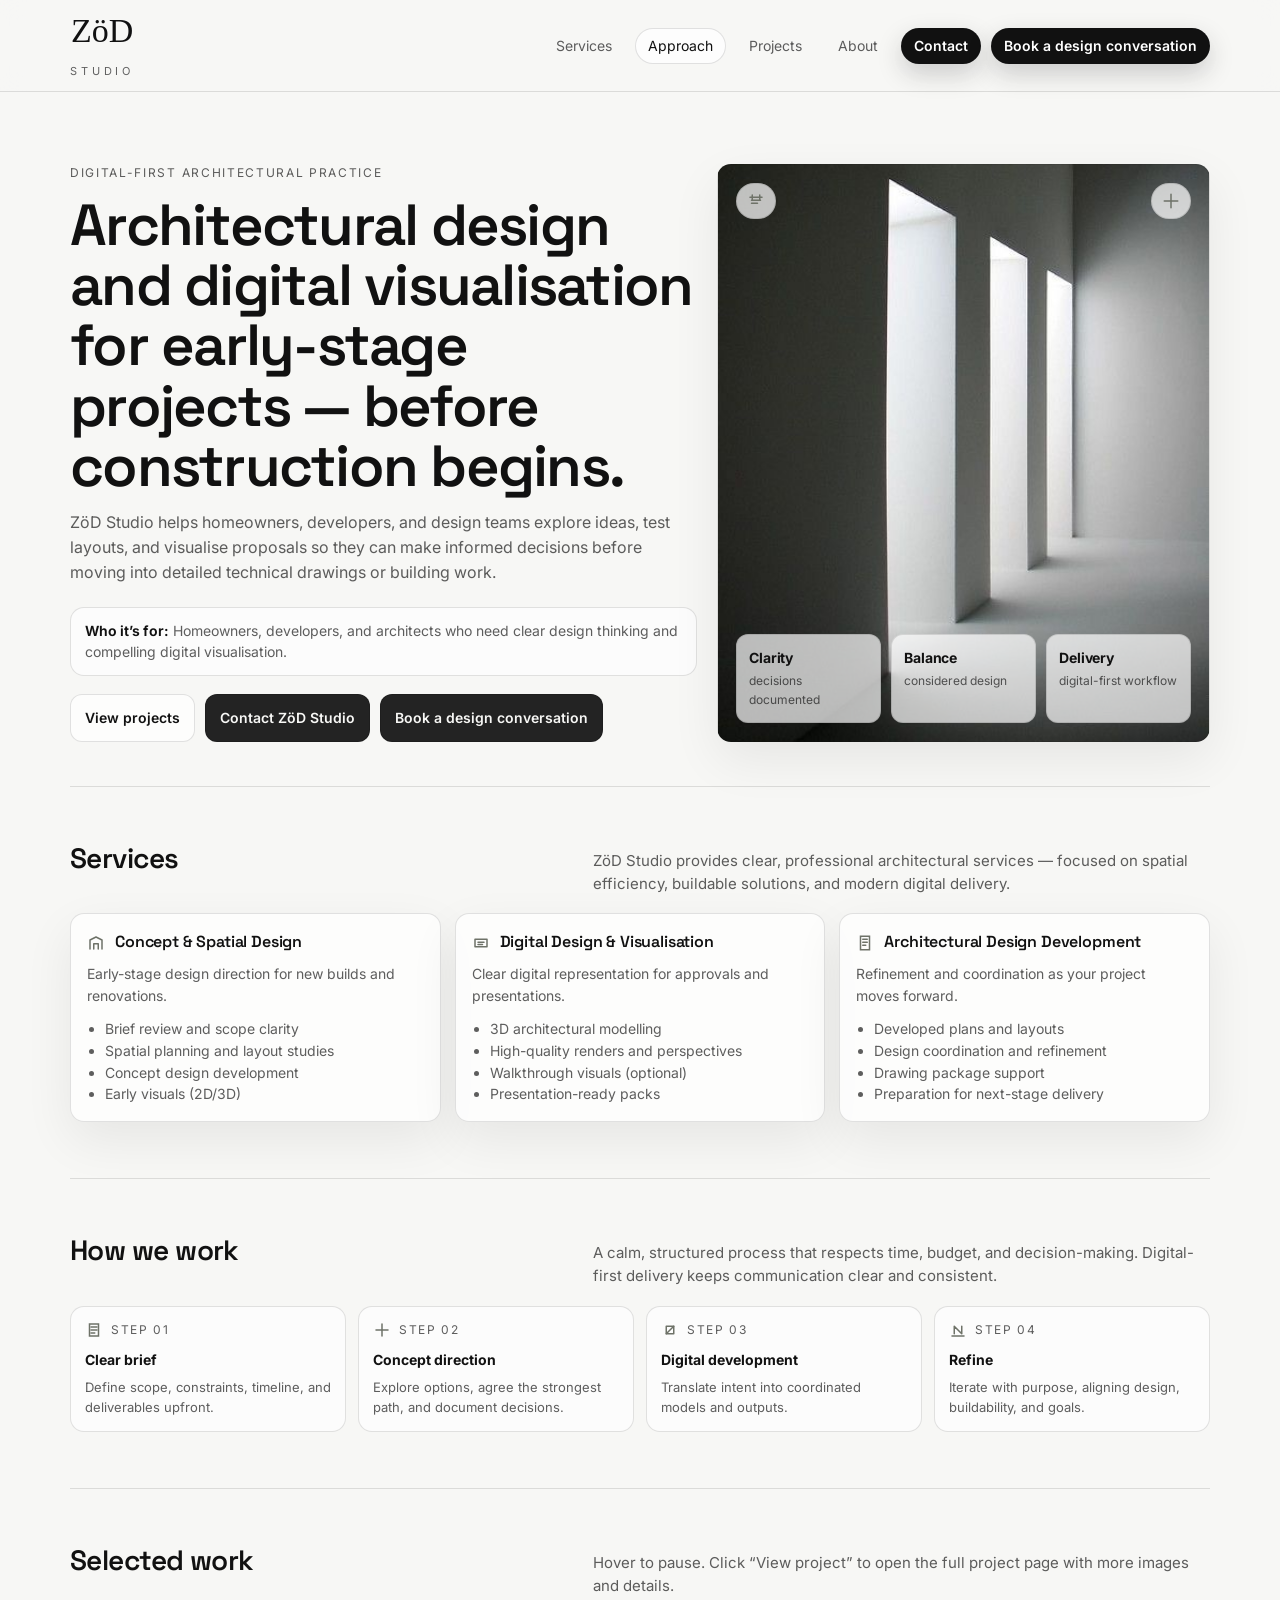
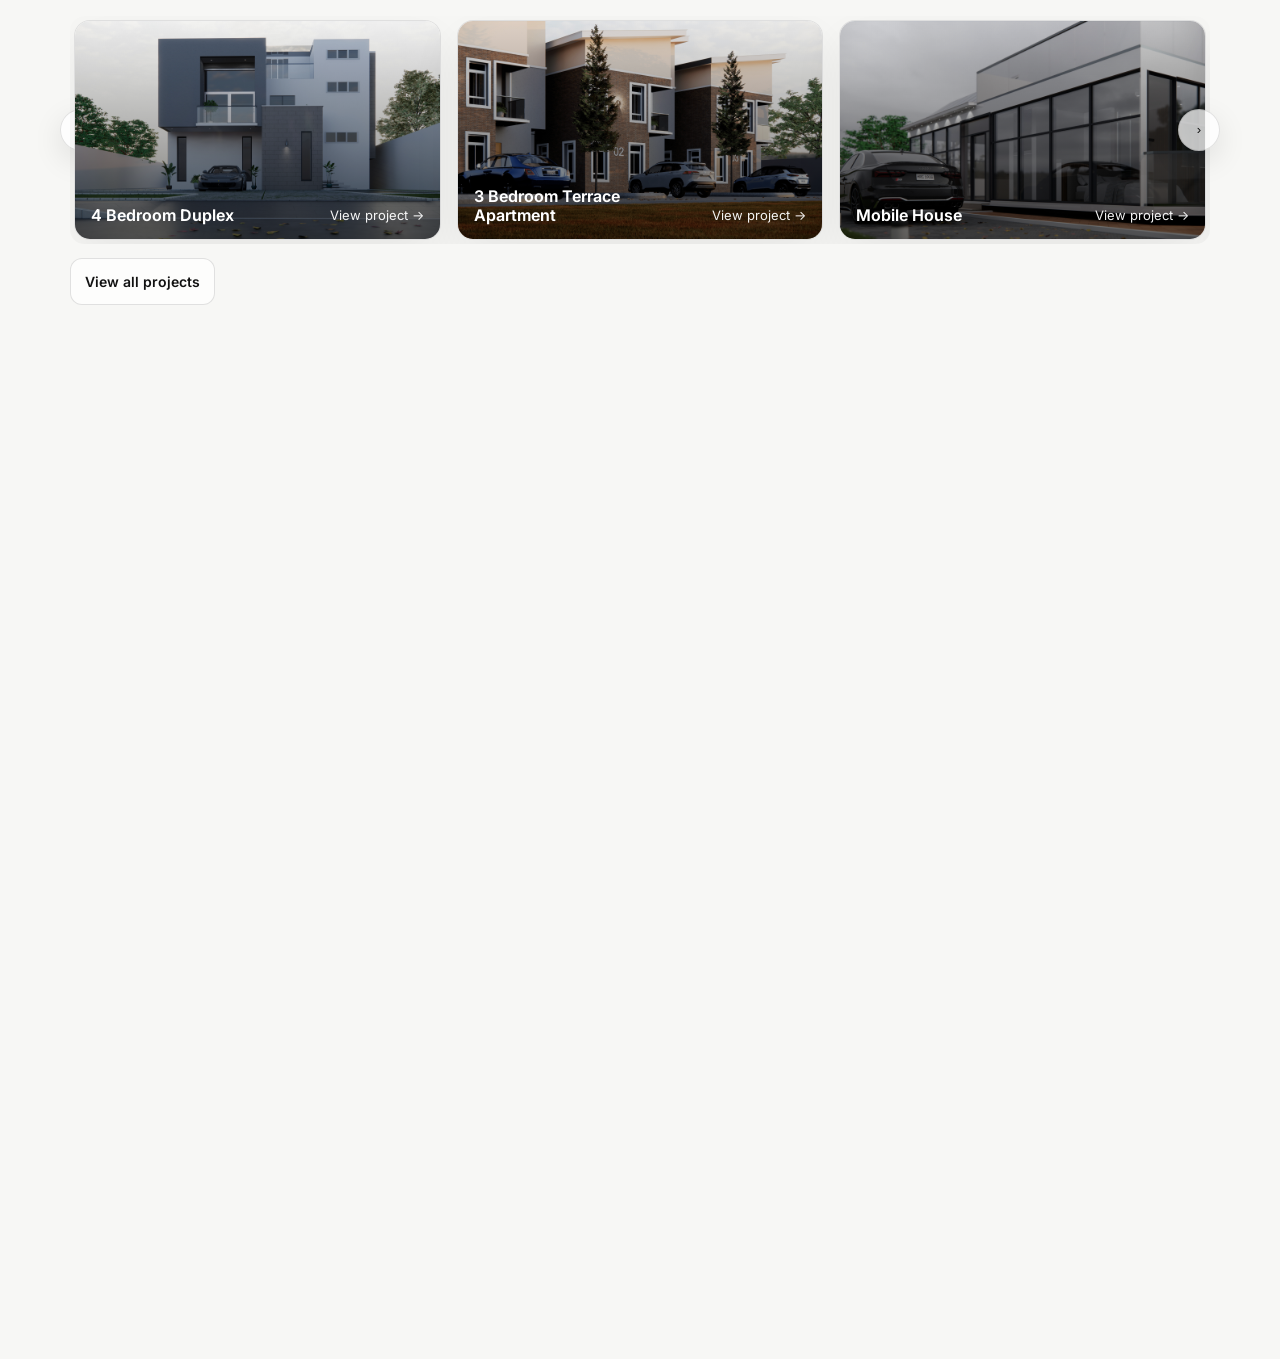
==== index.html @ c7f053d7 "Add files via upload" ====
<!doctype html>
<html lang="en">
<head>
  <meta charset="utf-8" />
  <meta name="viewport" content="width=device-width,initial-scale=1" />
  <title>ZöD Studio</title>
  <meta name="description" content="ZöD Studio is a digital-first architectural practice delivering modern, efficient building designs for homeowners and developers." />
  <link rel="preconnect" href="https://fonts.googleapis.com">
  <link rel="preconnect" href="https://fonts.gstatic.com" crossorigin>
  <link href="https://fonts.googleapis.com/css2?family=Inter:wght@300;400;500;600;700&family=Space+Grotesk:wght@400;500;600&display=swap" rel="stylesheet">

  <style>
    :root{
      --bg: #F7F7F5;
      --ink: #111111;
      --muted: rgba(17,17,17,.68);
      --line: rgba(17,17,17,.12);
      --card: rgba(255,255,255,.70);
      --shadow: 0 18px 50px rgba(0,0,0,.07);

      --accent: #6E7268;
      --sans: "Inter", system-ui, -apple-system, Segoe UI, Roboto, Arial, sans-serif;
      --display: "Space Grotesk", "Inter", system-ui, -apple-system, Segoe UI, Roboto, Arial, sans-serif;

      --max: 1140px;
      --r: 14px;
    }

    *{ box-sizing:border-box; }
    html,body{ height:100%; }
    body{
      margin:0;
      background: radial-gradient(1200px 800px at 12% 6%, rgba(110,114,104,.10), transparent 60%),
                  radial-gradient(900px 700px at 92% 18%, rgba(17,17,17,.05), transparent 55%),
                  var(--bg);
      color:var(--ink);
      font-family:var(--sans);
      line-height:1.55;
      -webkit-font-smoothing: antialiased;
      -moz-osx-font-smoothing: grayscale;
    }

    a{ color:inherit; text-decoration:none; }
    a:hover{ text-decoration:underline; }

    .container{ width:min(var(--max), calc(100% - 48px)); margin:0 auto; }

    header{
      position:sticky; top:0; z-index:30;
      background: color-mix(in oklab, var(--bg) 78%, white 22%);
      backdrop-filter: blur(12px);
      border-bottom:1px solid var(--line);
    }
    .nav{
      display:flex; justify-content:space-between; align-items:center; gap:18px;
      padding:14px 0;
    }

    .brand{ display:flex; align-items:center; gap:12px; user-select:none; }
    .mark{
      width:34px; height:34px; border-radius:10px;
      border:1px solid var(--line);
      background: linear-gradient(180deg, rgba(255,255,255,.85), rgba(255,255,255,.55));
      box-shadow: 0 10px 24px rgba(0,0,0,.06);
      display:grid; place-items:center;
      position:relative; overflow:hidden;
    }
    .mark:before{
      content:"";
      position:absolute; inset:-40%;
      background: radial-gradient(circle at 30% 30%, rgba(110,114,104,.35), transparent 55%);
      transform: rotate(20deg);
      opacity:.55;
    }
    .mark span{
      position:relative;
      font-family:var(--display);
      font-weight:600;
      letter-spacing:-.04em;
      font-size:16px;
    }
    .brandtext{ line-height:1.05; }
    .wordmark{ font-family:var(--display); font-weight:600; font-size:16px; letter-spacing:-.02em; }
    .submark{
      font-size:11px; letter-spacing:0.16em; text-transform:uppercase;
      color:var(--muted); margin-top:2px;
    }

    nav ul{
      display:flex; list-style:none; padding:0; margin:0;
      gap:6px; align-items:center; flex-wrap:wrap; justify-content:flex-end;
    }
    nav a{
      display:inline-flex; align-items:center; gap:8px;
      padding:9px 11px;
      border-radius:999px;
      font-size:14px;
      color:var(--muted);
      border:1px solid transparent;
    }
    nav a:hover{
      text-decoration:none;
      color:var(--ink);
      background: rgba(255,255,255,.65);
      border-color: var(--line);
    }
    nav a.active{
      color:var(--ink);
      background: rgba(255,255,255,.75);
      border-color: var(--line);
    }

    .pill{
      border:1px solid var(--line);
      background: rgba(17,17,17,.92);
      color: var(--bg);
      box-shadow: 0 10px 26px rgba(0,0,0,.18);
      font-weight:600;
    }
    .pill:hover{ background: rgba(17,17,17,.86); text-decoration:none; }

    .hero{ padding:72px 0 44px; }
    .hero-grid{
      display:grid;
      grid-template-columns: 1.12fr .88fr;
      gap:20px;
      align-items:stretch;
    }

    .kicker{
      margin:0 0 12px;
      color: var(--muted);
      letter-spacing:0.14em;
      text-transform:uppercase;
      font-size:12px;
    }
    h1{
      font-family:var(--display);
      font-weight:600;
      font-size: clamp(38px, 4.8vw, 58px);
      line-height:1.04;
      margin:0 0 14px;
      letter-spacing:-.03em;
    }
    .lead{
      margin:0 0 22px;
      color:var(--muted);
      font-size:16px;
      max-width:68ch;
    }
    .actions{ display:flex; gap:10px; flex-wrap:wrap; align-items:center; }

    .btn{
      display:inline-flex; align-items:center; justify-content:center; gap:10px;
      padding:12px 14px;
      border-radius:12px;
      border:1px solid var(--line);
      background: rgba(255,255,255,.70);
      font-size:14px; font-weight:600;
      cursor:pointer;
      transition: transform .18s ease, box-shadow .18s ease, background .18s ease;
    }
    .btn:hover{ text-decoration:none; transform: translateY(-1px); background:white; box-shadow: 0 10px 22px rgba(0,0,0,.08); }
    .btn.primary{ background: rgba(17,17,17,.92); color:var(--bg); border-color: rgba(17,17,17,.25); }
    .btn.primary:hover{ background: rgba(17,17,17,.86); }

    .media{
      border-radius: var(--r);
      border:1px solid var(--line);
      background: linear-gradient(180deg, rgba(255,255,255,.78), rgba(255,255,255,.50));
      box-shadow: var(--shadow);
      overflow:hidden;
      position:relative;
      min-height: 330px;
    }
    .media:before{
      content:"";
      position:absolute; inset:0;
      background:
        radial-gradient(800px 500px at 20% 20%, rgba(110,114,104,.22), transparent 60%),
        radial-gradient(700px 520px at 80% 60%, rgba(17,17,17,.08), transparent 60%),
        repeating-linear-gradient(90deg, rgba(17,17,17,.06) 0 1px, transparent 1px 22px);
      opacity:.75;
      transform: translate3d(0,0,0);
      animation: drift 16s ease-in-out infinite alternate;
    }
    .media:after{
      content:"";
      position:absolute; inset:0;
      background:
        repeating-linear-gradient(0deg, rgba(17,17,17,.06) 0 1px, transparent 1px 22px);
      opacity:.20;
      pointer-events:none;
    }
    @keyframes drift {
      from { transform: translate(-10px, -6px); }
      to   { transform: translate(10px, 6px); }
    }

    .media-inner{
      position:relative;
      height:100%;
      padding:18px;
      display:flex;
      flex-direction:column;
      justify-content:space-between;
      gap:14px;
    }

    .media-top{
      display:flex;
      justify-content:space-between;
      align-items:flex-start;
      gap:10px;
      flex-wrap:wrap;
    }

    .chip{
      display:inline-flex;
      align-items:center;
      gap:8px;
      padding:8px 10px;
      border-radius:999px;
      border:1px solid var(--line);
      background: rgba(255,255,255,.72);
      color:var(--muted);
      font-size:12px;
      letter-spacing:.08em;
      text-transform:uppercase;
    }

    .stats{
      display:grid;
      grid-template-columns: repeat(3, 1fr);
      gap:10px;
    }
    .stat{
      border:1px solid var(--line);
      background: rgba(255,255,255,.70);
      border-radius: 12px;
      padding:12px;
      transition: transform .18s ease, box-shadow .18s ease;
    }
    .stat:hover{ transform: translateY(-1px); box-shadow: 0 10px 22px rgba(0,0,0,.08); }
    .stat b{ display:block; font-size:14px; letter-spacing:-.01em; }
    .stat span{ display:block; margin-top:4px; font-size:12px; color:var(--muted); }

    section.block{ padding:56px 0; border-top:1px solid var(--line); }
    .head{
      display:grid; grid-template-columns: .9fr 1.1fr;
      gap:18px; align-items:start; margin-bottom:18px;
    }
    h2{
      font-family:var(--display);
      font-weight:600;
      margin:0;
      font-size: 28px;
      line-height:1.12;
      letter-spacing:-.02em;
    }
    .head p{ margin:6px 0 0; color:var(--muted); font-size:15px; max-width:72ch; }

    .cards{ display:grid; grid-template-columns: repeat(3, 1fr); gap:14px; }
    .card{
      border:1px solid var(--line);
      border-radius: var(--r);
      background: rgba(255,255,255,.72);
      box-shadow: var(--shadow);
      padding:16px;
      min-height: 200px;
      transition: transform .18s ease, box-shadow .18s ease;
    }
    .card:hover{ transform: translateY(-2px); box-shadow: 0 20px 54px rgba(0,0,0,.10); }
    .card h3{
      font-family:var(--display);
      font-weight:600;
      margin:0 0 8px;
      font-size:16px;
      letter-spacing:-.01em;
      display:flex;
      align-items:center;
      gap:10px;
    }
    .card p{ margin:0 0 12px; color:var(--muted); font-size:14px; }
    .card ul{ margin:0; padding-left:18px; color:var(--muted); font-size:14px; }

    .icon{ width:18px; height:18px; flex:0 0 auto; color: var(--accent); }

    .steps{ display:grid; grid-template-columns: repeat(4, 1fr); gap:12px; }
    .step{
      border:1px solid var(--line);
      border-radius: 14px;
      background: rgba(255,255,255,.65);
      padding:14px;
      transition: transform .18s ease, box-shadow .18s ease;
    }
    .step:hover{ transform: translateY(-1px); box-shadow: 0 14px 30px rgba(0,0,0,.08); }
    .step .n{
      font-size:12px;
      letter-spacing:0.14em;
      text-transform:uppercase;
      color:var(--muted);
      display:flex; align-items:center; gap:8px;
    }
    .step b{ display:block; margin:10px 0 6px; font-size:14px; }
    .step p{ margin:0; font-size:13px; color:var(--muted); }

    .workgrid{ display:grid; grid-template-columns: repeat(3, 1fr); gap:12px; }
    .tile{
      border:1px solid var(--line);
      border-radius: var(--r);
      background: linear-gradient(180deg, rgba(255,255,255,.82), rgba(255,255,255,.55));
      box-shadow: var(--shadow);
      height: 190px;
      position:relative;
      overflow:hidden;
      transition: transform .18s ease, box-shadow .18s ease;
    }
    .tile:hover{ transform: translateY(-2px); box-shadow: 0 20px 54px rgba(0,0,0,.10); }
    .tile:before{
      content:"";
      position:absolute; inset:0;
      background:
        radial-gradient(circle at 20% 20%, rgba(110,114,104,.22), transparent 55%),
        radial-gradient(circle at 80% 70%, rgba(17,17,17,.08), transparent 58%),
        repeating-linear-gradient(90deg, rgba(17,17,17,.06) 0 1px, transparent 1px 28px);
      opacity:.55;
    }
    .cap{
      position:absolute; left:14px; right:14px; bottom:12px;
      display:flex; justify-content:space-between; gap:10px;
      font-size:12px; letter-spacing:0.10em; text-transform:uppercase;
      color:var(--muted);
    }
    .tag{ color: var(--accent); font-weight:700; }

    /* Selected work (clickable tiles) */
    .workgrid{ gap:14px; }
    .work-actions{ margin-top:14px; }

    .work-tile{
      position:relative;
      display:block;
      height:220px;
      border-radius:14px;
      overflow:hidden;
      border:1px solid var(--line);
      background: rgba(255,255,255,.55);
      box-shadow: var(--shadow);
      transform: translateY(0);
      transition: transform .25s ease, box-shadow .25s ease, border-color .25s ease;
    }

    .work-media{
      position:absolute;
      inset:0;
      background-size:cover;
      background-position:center;
      transform: scale(1.02);
      transition: transform .4s ease;
      filter: saturate(.95) contrast(1.02);
    }

    .work-overlay{
      position:absolute;
      inset:0;
      background: linear-gradient(
        180deg,
        rgba(0,0,0,.05) 0%,
        rgba(0,0,0,.22) 55%,
        rgba(0,0,0,.55) 100%
      );
    }

    .work-meta{
      position:absolute;
      left:16px;
      right:16px;
      bottom:14px;
      color:#fff;
    }

    .work-title{
      font-size:15px;
      font-weight:600;
      letter-spacing:.01em;
    }

    .work-sub{
      margin-top:8px;
      display:flex;
      justify-content:space-between;
      align-items:center;
      gap:12px;
      font-size:12px;
    }

    .work-tag{
      padding:6px 10px;
      border-radius:999px;
      background: rgba(255,255,255,.16);
      border:1px solid rgba(255,255,255,.24);
      letter-spacing:.06em;
      text-transform:uppercase;
      backdrop-filter: blur(8px);
    }

    .work-cta{ opacity:.9; }

    .work-tile:hover{
      transform: translateY(-4px);
      box-shadow: 0 22px 60px rgba(0,0,0,.15);
      border-color: rgba(31,31,31,.22);
      text-decoration:none;
    }
    .work-tile:hover .work-media{ transform: scale(1.08); }

    @media (max-width: 980px){
      .work-tile{ height:200px; }
    }

    .contact{ display:grid; grid-template-columns: 1fr 1fr; gap:14px; align-items:start; }
    form{
      border:1px solid var(--line);
      border-radius: var(--r);
      background: rgba(255,255,255,.72);
      box-shadow: var(--shadow);
      padding:16px;
    }
    label{ display:block; font-size:13px; color:var(--muted); margin:10px 0 6px; }
    input, textarea{
      width:100%;
      padding:12px 12px;
      border-radius: 12px;
      border:1px solid var(--line);
      background: rgba(255,255,255,.88);
      font-family: var(--sans);
      font-size:14px;
      outline:none;
    }
    input:focus, textarea:focus{ border-color: rgba(17,17,17,.35); background:white; }
    textarea{ min-height:120px; resize:vertical; }

    select{
      width:100%;
      padding:12px 12px;
      border-radius: 12px;
      border:1px solid var(--line);
      background: rgba(255,255,255,.88);
      font-family: var(--sans);
      font-size:14px;
      outline:none;
    }
    select:focus{ border-color: rgba(17,17,17,.35); background:white; }
    .who-for{
      margin: 12px 0 18px;
      padding: 12px 14px;
      border-radius: 14px;
      border: 1px solid var(--line);
      background: rgba(255,255,255,.65);
      color: var(--muted);
      font-size: 14px;
      max-width: 70ch;
    }
    .who-for b{ color: var(--ink); font-weight: 650; }


    .panel{
      border:1px solid var(--line);
      border-radius: var(--r);
      background: rgba(255,255,255,.60);
      padding:16px;
      box-shadow: var(--shadow);
    }
    .panel h3{ font-family:var(--display); font-weight:600; margin:0 0 8px; font-size:16px; }
    .panel p{ margin:0; color:var(--muted); font-size:14px; }

    .details{
      margin-top:12px; padding-top:12px; border-top:1px solid var(--line);
      display:grid; gap:10px;
      color:var(--muted); font-size:13px;
    }
    .detail{ display:flex; align-items:flex-start; gap:10px; }
    .detail svg{ width:18px; height:18px; color:var(--accent); margin-top:1px; flex:0 0 auto; }

    footer{ padding:28px 0 44px; color:var(--muted); font-size:13px; }
    .foot{ display:flex; justify-content:space-between; gap:12px; flex-wrap:wrap; }
    .foot a{ color:var(--muted); }
    .foot a:hover{ color:var(--ink); }

    .reveal{ opacity:0; transform: translateY(10px); transition: opacity .55s ease, transform .55s ease; }
    .reveal.in{ opacity:1; transform:none; }

    @media (max-width: 980px){
      .hero-grid{ grid-template-columns: 1fr; }
      .head{ grid-template-columns: 1fr; }
      .cards{ grid-template-columns: 1fr; }
      .steps{ grid-template-columns: 1fr 1fr; }
      .workgrid{ grid-template-columns: 1fr; }
      .contact{ grid-template-columns: 1fr; }
    }
  
/* ===== LOGO (FINAL – stacked text) ===== */
.brand{
  display:flex;
  flex-direction:column;
  align-items:flex-start;
  text-decoration:none;
  line-height:1;
}

.logo-main{
  font-family: "DM Serif Display", serif;
  font-size: 34px;
  font-weight: 400;
  letter-spacing: 0;
  color:#111;
}

.logo-sub{
  margin-top:6px;
  font-family: "Inter", system-ui, -apple-system, Segoe UI, Roboto, Arial, sans-serif;
  font-size:11px;
  letter-spacing:0.35em;
  text-transform:uppercase;
  color:rgba(17,17,17,.65);
}


    /* =========================
       PROJECT CAROUSEL (INDEX)
       ========================= */
    .work-carousel{
      position:relative;
      margin-top:18px;
    }

    .car-viewport{
      overflow:hidden;
      border-radius: var(--r);
    }

    .car-track{
      display:flex;
      gap:16px;
      padding:4px;
      transition: transform .45s ease;
      will-change: transform;
    }

    .proj-card{
      position:relative;
      flex: 0 0 calc((100% - 32px) / 3); /* 3 visible on desktop */
      height: 220px;
      border-radius: 16px;
      overflow:hidden;
      border:1px solid var(--line);
      background: rgba(255,255,255,.6);
      box-shadow: var(--shadow);
      text-decoration:none;
    }

    .proj-media{
      position:absolute;
      inset:0;
      background:#eaeaea;
      background-size:cover;
      background-position:center;
    }

    .proj-overlay{
      position:absolute;
      inset:0;
      background: linear-gradient(180deg, rgba(0,0,0,.04), rgba(0,0,0,.55));
    }

    .proj-meta{
      position:absolute;
      left:16px;
      right:16px;
      bottom:14px;
      color:#fff;
      display:flex;
      justify-content:space-between;
      align-items:flex-end;
      gap:14px;
    }

    .proj-title{
      font-weight:650;
      font-size:16px;
      line-height:1.2;
      max-width: 72%;
    }

    .proj-cta{
      font-size:13px;
      opacity:.95;
      white-space:nowrap;
    }

    .proj-card:hover .proj-overlay{
      background: linear-gradient(180deg, rgba(0,0,0,.06), rgba(0,0,0,.62));
    }

    .car-btn{
      position:absolute;
      top:50%;
      transform: translateY(-50%);
      width:42px;
      height:42px;
      border-radius:999px;
      border:1px solid var(--line);
      background: rgba(255,255,255,.75);
      box-shadow: 0 10px 30px rgba(0,0,0,.10);
      color: var(--ink);
      display:grid;
      place-items:center;
      cursor:pointer;
      user-select:none;
    }

    .car-btn:hover{ background:#fff; }
    .car-btn.prev{ left:-10px; }
    .car-btn.next{ right:-10px; }

    @media (max-width: 980px){
      .proj-card{ flex-basis: calc((100% - 16px) / 2); } /* 2 visible */
      .car-btn.prev{ left:6px; }
      .car-btn.next{ right:6px; }
    }

    @media (max-width: 640px){
      .proj-card{ flex-basis: 85%; } /* 1 visible-ish */
      .car-btn{ display:none; }
    }
	
/* === HERO IMAGE (replace placeholder) === */
.media{
  background-image: url("hero-render.png");
  background-size: cover;
  background-position: center;
  background-repeat: no-repeat;
}

/* remove placeholder grid */
.media::before,
.media::after{
  display:none;
}

</style>
  <link rel="stylesheet" href="styles.css">

  <link rel="icon" href="favicon.ico">
  <link rel="icon" type="image/png" sizes="32x32" href="favicon-32x32.png">
  <link rel="icon" type="image/png" sizes="16x16" href="favicon-16x16.png">
  <link rel="apple-touch-icon" sizes="180x180" href="apple-touch-icon.png">
</head>

<body>
  <header>
    <div class="container">
      <div class="nav">
        <a class="brand" href="index.html" aria-label="ZöD Studio Home">
  <span class="logo-main">ZöD</span>
  <span class="logo-sub">STUDIO</span>
</a>

        <nav aria-label="Primary navigation">
          <ul>
            <li><a href="#services" data-nav>Services</a></li>
            <li><a href="#approach" data-nav>Approach</a></li>
            <li><a href="#work" data-nav>Projects</a></li>
            <li><a href="about.html">About</a></li>
            <li><a class="pill" href="#contact">Contact</a></li>
            <li><a class="pill" href="https://outlook.office.com/book/ZDStudio@zodstudio.com/" target="_blank" rel="noopener">Book a design conversation</a></li>
          </ul>
        </nav>
      </div>
    </div>
  </header>

  <main id="top" class="container">
    <section class="hero reveal" aria-label="Hero">
      <div class="hero-grid">
        <div>
          <p class="kicker">Digital-first architectural practice</p>
          <h1>Architectural design and digital visualisation for early-stage projects — before construction begins.</h1>
          <p class="lead">
            ZöD Studio helps homeowners, developers, and design teams explore ideas, test layouts, and visualise proposals so they can make informed decisions before moving into detailed technical drawings or building work.
          </p>


          <div class="who-for" aria-label="Who we work with">
            <b>Who it’s for:</b>
            Homeowners, developers, and architects who need clear design thinking and compelling digital visualisation.
          </div>
          <div class="actions">
            <a class="btn" href="#work">View projects</a>
            <a class="btn primary" href="#contact">Contact ZöD Studio</a>
          
            <a class="btn primary" href="https://outlook.office.com/book/ZDStudio@zodstudio.com/" target="_blank" rel="noopener">Book a design conversation</a>
</div>
        </div>

        <aside class="media reveal" aria-label="Hero media">
          <div class="media-inner">
            <div class="media-top">
              <div class="chip">
                <svg class="icon" viewBox="0 0 24 24" fill="none"><path d="M4 7h16M7 4v6M17 4v6M6 11h12M6 15h8" stroke="currentColor" stroke-width="2" stroke-linecap="round"/></svg>
              
              </div>
              <div class="chip">
                <svg class="icon" viewBox="0 0 24 24" fill="none"><path d="M12 3v18M3 12h18" stroke="currentColor" stroke-width="2" stroke-linecap="round"/></svg>
              
              </div>
            </div>

            <div class="stats" role="list" aria-label="Studio principles">
              <div class="stat" role="listitem"><b>Clarity</b><span>decisions documented</span></div>
              <div class="stat" role="listitem"><b>Balance</b><span>considered design</span></div>
              <div class="stat" role="listitem"><b>Delivery</b><span>digital-first workflow</span></div>
            </div>
          </div>
        </aside>
      </div>
    </section>

    <section id="services" class="block reveal" aria-label="Services">
      <div class="head">
        <h2>Services</h2>
        <p>
          ZöD Studio provides clear, professional architectural services — focused on spatial efficiency,
          buildable solutions, and modern digital delivery.
        </p>
      </div>

      <div class="cards">
        <article class="card">
          <h3>
            <svg class="icon" viewBox="0 0 24 24" fill="none"><path d="M4 20V8l8-4 8 4v12" stroke="currentColor" stroke-width="2" stroke-linecap="round" stroke-linejoin="round"/><path d="M9 20v-7h6v7" stroke="currentColor" stroke-width="2" stroke-linecap="round" stroke-linejoin="round"/></svg>
            Concept & Spatial Design
          </h3>
          <p>Early-stage design direction for new builds and renovations.</p>
          <ul>
            <li>Brief review and scope clarity</li>
            <li>Spatial planning and layout studies</li>
            <li>Concept design development</li>
            <li>Early visuals (2D/3D)</li>
          </ul>
        </article>

        <article class="card">
          <h3>
            <svg class="icon" viewBox="0 0 24 24" fill="none"><path d="M4 7h16v10H4z" stroke="currentColor" stroke-width="2" stroke-linejoin="round"/><path d="M8 11h8M8 14h6" stroke="currentColor" stroke-width="2" stroke-linecap="round"/></svg>
            Digital Design & Visualisation
          </h3>
          <p>Clear digital representation for approvals and presentations.</p>
          <ul>
            <li>3D architectural modelling</li>
            <li>High-quality renders and perspectives</li>
            <li>Walkthrough visuals (optional)</li>
            <li>Presentation-ready packs</li>
          </ul>
        </article>

        <article class="card">
          <h3>
            <svg class="icon" viewBox="0 0 24 24" fill="none"><path d="M6 3h12v18H6z" stroke="currentColor" stroke-width="2"/><path d="M9 7h6M9 11h6M9 15h4" stroke="currentColor" stroke-width="2" stroke-linecap="round"/></svg>
            Architectural Design Development
          </h3>
          <p>Refinement and coordination as your project moves forward.</p>
          <ul>
            <li>Developed plans and layouts</li>
            <li>Design coordination and refinement</li>
            <li>Drawing package support</li>
            <li>Preparation for next-stage delivery</li>
          </ul>
        </article>
      </div>
    </section>

    <section id="approach" class="block reveal" aria-label="Approach">
      <div class="head">
        <h2>How we work</h2>
        <p>
          A calm, structured process that respects time, budget, and decision-making. Digital-first delivery keeps communication clear and consistent.
        </p>
      </div>

      <div class="steps">
        <div class="step">
          <div class="n">
            <svg class="icon" viewBox="0 0 24 24" fill="none"><path d="M6 4h12v16H6z" stroke="currentColor" stroke-width="2"/><path d="M8 8h8M8 12h8M8 16h5" stroke="currentColor" stroke-width="2" stroke-linecap="round"/></svg>
            Step 01
          </div>
          <b>Clear brief</b>
          <p>Define scope, constraints, timeline, and deliverables upfront.</p>
        </div>

        <div class="step">
          <div class="n">
            <svg class="icon" viewBox="0 0 24 24" fill="none"><path d="M4 12h16" stroke="currentColor" stroke-width="2" stroke-linecap="round"/><path d="M12 4v16" stroke="currentColor" stroke-width="2" stroke-linecap="round"/></svg>
            Step 02
          </div>
          <b>Concept direction</b>
          <p>Explore options, agree the strongest path, and document decisions.</p>
        </div>

        <div class="step">
          <div class="n">
            <svg class="icon" viewBox="0 0 24 24" fill="none"><path d="M7 17l10-10" stroke="currentColor" stroke-width="2" stroke-linecap="round"/><path d="M7 7h10v10H7z" stroke="currentColor" stroke-width="2" stroke-linejoin="round"/></svg>
            Step 03
          </div>
          <b>Digital development</b>
          <p>Translate intent into coordinated models and outputs.</p>
        </div>

        <div class="step">
          <div class="n">
            <svg class="icon" viewBox="0 0 24 24" fill="none"><path d="M4 20h16" stroke="currentColor" stroke-width="2" stroke-linecap="round"/><path d="M7 17V7l10 10V7" stroke="currentColor" stroke-width="2" stroke-linecap="round" stroke-linejoin="round"/></svg>
            Step 04
          </div>
          <b>Refine</b>
          <p>Iterate with purpose, aligning design, buildability, and goals.</p>
        </div>
      </div>
    </section>

    <section id="work" class="block reveal" aria-label="Projects">

      <div class="head">
        <h2>Selected work</h2>
        <p>
          Hover to pause. Click “View project” to open the full project page with more images and details.
        </p>
      </div>

      <div class="work-carousel" id="workCarousel" aria-label="Project carousel">
        <button class="car-btn prev" type="button" aria-label="Previous projects">‹</button>

        <div class="car-viewport">
          <div class="car-track" id="workTrack">
            <!-- Edit titles, links, and image filenames anytime -->
            <a class="proj-card" href="project.html?id=p1" aria-label="View Residential Concept Study">
              <div class="proj-media" style="background-image:url('work1.jpg')"></div>
              <div class="proj-overlay"></div>
              <div class="proj-meta">
                <div class="proj-title">4 Bedroom Duplex</div>
				
                <div class="proj-cta">View project →</div>
              </div>
            </a>

            <a class="proj-card" href="project.html?id=p2" aria-label="View Exterior Visualisation Package">
              <div class="proj-media" style="background-image:url('work2.jpg')"></div>
              <div class="proj-overlay"></div>
              <div class="proj-meta">
                <div class="proj-title">3 Bedroom Terrace Apartment</div>
                <div class="proj-cta">View project →</div>
              </div>
            </a>

            <a class="proj-card" href="project.html?id=p3" aria-label="View Housing Development Study">
              <div class="proj-media" style="background-image:url('work3.jpg')"></div>
              <div class="proj-overlay"></div>
              <div class="proj-meta">
                <div class="proj-title">Mobile House</div>
                <div class="proj-cta">View project →</div>
              </div>
            </a>

            <a class="proj-card" href="project.html?id=p4" aria-label="View Interior Visual Study">
              <div class="proj-media" style="background-image:url('work4.jpg')"></div>
              <div class="proj-overlay"></div>
              <div class="proj-meta">
                <div class="proj-title">3 Bedroom Duplex</div>
                <div class="proj-cta">View project →</div>
              </div>
            </a>

            <a class="proj-card" href="project.html?id=p5" aria-label="View Site Planning Study">
              <div class="proj-media" style="background-image:url('work5.jpg')"></div>
              <div class="proj-overlay"></div>
              <div class="proj-meta">
                <div class="proj-title">Interior of a bedroom</div>
                <div class="proj-cta">View project →</div>
              </div>
            </a>
			

            <a class="proj-card" href="project.html?id=p6" aria-label="View Mixed-use Massing Study">
              <div class="proj-media" style="background-image:url('work6.jpg')"></div>
              <div class="proj-overlay"></div>
              <div class="proj-meta">
                <div class="proj-title">4 Bedroom Duplex</div>
                <div class="proj-cta">View project →</div>
              </div>
            </a>
          
            <a class="proj-card" href="project.html?id=p7" aria-label="View Site Planning Study">
              <div class="proj-media" style="background-image:url('work7.jpg')"></div>
              <div class="proj-overlay"></div>
              <div class="proj-meta">
                <div class="proj-title">3 Bedroom Duplex</div>
                <div class="proj-cta">View project →</div>
              </div>
            </a>
			</div>
        </div>
		</a>
		
        <button class="car-btn next" type="button" aria-label="Next projects">›</button>
      </div>

      <div class="work-actions">
        <a class="btn secondary" href="projects.html">View all projects</a>
      </div>
    </section>

    <section id="contact" class="block reveal" aria-label="Contact">
      <div class="head">
        <h2>Contact</h2>
        <p>
          Have a project in mind? Share the basics and we’ll respond with a clear next step.
        </p>
      </div>

      <div class="contact">
        <form onsubmit="event.preventDefault(); alert('Thanks — connect this form to an email backend next.');">
          <label for="name">Name</label>
          <input id="name" name="name" placeholder="Your name" required>

          <label for="email">Email</label>
          <input id="email" name="email" type="email" placeholder="you@example.com" required>

          <label for="ptype">Project type</label>
          <input id="ptype" name="ptype" placeholder="New build / Renovation / Development / Visualisation">
          <label for="location">Project location</label>
          <input id="location" name="location" placeholder="City / Country (or postcode)">

          <label for="stage">Project stage</label>
          <select id="stage" name="stage">
            <option value="">Select a stage</option>
            <option>Concept / Idea</option>
            <option>Planning / Approval</option>
            <option>Design development</option>
            <option>Marketing / Visualisation</option>
          </select>

          <label for="timeline">Timeline</label>
          <input id="timeline" name="timeline" placeholder="e.g., 2–4 weeks / ASAP / Specific date">


          <label for="msg">Message</label>
          <textarea id="msg" name="msg" placeholder="Location, timeline, and what you need." required></textarea>

          <div style="margin-top:12px; display:flex; gap:10px; flex-wrap:wrap;">
            <button class="btn primary" type="submit">Send message</button>
            <a class="btn" href="mailto:hello@zodstudio.com">Email instead</a>
          </div>
        </form>

        <aside class="panel">
          <h3>Details</h3>
          <p>Minimal, modern, and credible — consistent with the studio tone.</p>

          <div class="details">
            <div class="detail">
              <svg viewBox="0 0 24 24" fill="none"><path d="M4 6h16v12H4z" stroke="currentColor" stroke-width="2"/><path d="M4 7l8 6 8-6" stroke="currentColor" stroke-width="2" stroke-linecap="round" stroke-linejoin="round"/></svg>
              <div><b>Email:</b> admin@zodstudio.com</div>
            </div>
            <div class="detail">
              <svg viewBox="0 0 24 24" fill="none"><path d="M12 21s7-5.3 7-12a7 7 0 1 0-14 0c0 6.7 7 12 7 12z" stroke="currentColor" stroke-width="2"/><path d="M12 11a2 2 0 1 0 0-4 2 2 0 0 0 0 4z" stroke="currentColor" stroke-width="2"/></svg>
              <div><b>Delivery:</b> Remote / Hybrid</div>
            </div>
            <div class="detail">
              <svg viewBox="0 0 24 24" fill="none"><path d="M3 11h18v10H3z" stroke="currentColor" stroke-width="2"/><path d="M7 11V7a5 5 0 0 1 10 0v4" stroke="currentColor" stroke-width="2" stroke-linecap="round"/></svg>
              <div><b>Focus:</b> Homeowners & Developers</div>
            </div>
          </div>

          <div style="margin-top:14px; padding-top:12px; border-top:1px solid var(--line); color:var(--muted); font-size:13px;">
            <a href="https://outlook.office.com/book/ZDStudio@zodstudio.com/"
   target="_blank"
   class="btn primary">
  Book a consultation
</a>

          </div>
        </aside>
      </div>
    </section>

    <footer class="reveal">
      <div class="foot">
        <div>© <span id="y"></span> ZöD Studio. All rights reserved.</div>
        <div style="display:flex; gap:14px; flex-wrap:wrap;">
          <a href="#services">Services</a>
          <a href="about.html">About</a>
          <a href="#contact">Contact</a>
          <a href="#top">Back to top</a>
        </div>
      </div>
    </footer>
  </main>

  <script>
    document.getElementById("y").textContent = new Date().getFullYear();

    // Reveal on scroll
    const els = document.querySelectorAll(".reveal");
    const io = new IntersectionObserver((entries) => {
      entries.forEach(e => { if (e.isIntersecting) e.target.classList.add("in"); });
    }, { threshold: 0.12 });
    els.forEach(el => io.observe(el));

    // Active nav highlight
    const navLinks = Array.from(document.querySelectorAll('a[data-nav]'));
    const sections = navLinks.map(a => document.querySelector(a.getAttribute('href'))).filter(Boolean);
    const navIO = new IntersectionObserver((entries) => {
      entries.forEach(entry => {
        const idx = sections.indexOf(entry.target);
        if (idx >= 0 && entry.isIntersecting) {
          navLinks.forEach(a => a.classList.remove('active'));
          navLinks[idx].classList.add('active');
        }
      });
    }, { rootMargin: "-35% 0px -55% 0px", threshold: 0.01 });
    sections.forEach(s => navIO.observe(s));
  </script>

  <script>
  (function(){
    const track = document.getElementById('workTrack');
    const carousel = document.getElementById('workCarousel');
    if(!track || !carousel) return;

    const prevBtn = carousel.querySelector('.car-btn.prev');
    const nextBtn = carousel.querySelector('.car-btn.next');
    const cards = Array.from(track.querySelectorAll('.proj-card'));
    if(cards.length === 0) return;

    let index = 0;
    let timer = null;
    const intervalMs = 7000; // slides every ~7 seconds (5–10s range)

    function cardsPerView(){
      const w = window.innerWidth;
      if(w <= 640) return 1;
      if(w <= 980) return 2;
      return 3;
    }

    function stepWidth(){
      const card = cards[0];
      const style = getComputedStyle(track);
      const gap = parseFloat(style.gap || style.columnGap || 16) || 16;
      return card.getBoundingClientRect().width + gap;
    }

    function maxIndex(){
      return Math.max(0, cards.length - cardsPerView());
    }

    function go(i){
      index = Math.min(Math.max(i, 0), maxIndex());
      const x = stepWidth() * index;
      track.style.transform = `translateX(${-x}px)`;
    }

    function next(){ go(index + 1 > maxIndex() ? 0 : index + 1); }
    function prev(){ go(index - 1 < 0 ? maxIndex() : index - 1); }

    function start(){
      stop();
      timer = setInterval(next, intervalMs);
    }
    function stop(){
      if(timer){ clearInterval(timer); timer = null; }
    }

    // Pause on hover so you can click
    carousel.addEventListener('mouseenter', stop);
    carousel.addEventListener('mouseleave', start);

    if(nextBtn) nextBtn.addEventListener('click', () => { stop(); next(); start(); });
    if(prevBtn) prevBtn.addEventListener('click', () => { stop(); prev(); start(); });

    window.addEventListener('resize', () => go(index), { passive:true });

    go(0);
    start();
  })();
  </script>
</body>
</html>
---- styles.css ----
/* =========================
   GLOBAL STYLES – ZÖD STUDIO
   ========================= */

:root{
  --bg:#F7F7F5;
  --ink:#111111;
  --muted:rgba(17,17,17,.68);
  --line:rgba(17,17,17,.12);
  --card:rgba(255,255,255,.72);
  --shadow:0 18px 50px rgba(0,0,0,.07);
  --accent:#6E7268;
  --sans:"Inter",system-ui,-apple-system,Segoe UI,Roboto,Arial,sans-serif;
  --display:"Space Grotesk","Inter",system-ui;
  --max:1140px;
  --r:14px;
}

*{box-sizing:border-box}

body{
  margin:0;
  background:var(--bg);
  color:var(--ink);
  font-family:var(--sans);
}

/* =========================
   HEADER + NAV
   ========================= */

header{
  position:sticky;
  top:0;
  z-index:30;
  background:rgba(247,247,245,.9);
  backdrop-filter:blur(12px);
  border-bottom:1px solid var(--line);
}

.container{
  width:min(var(--max),calc(100% - 48px));
  margin:0 auto;
}

.nav{
  display:flex;
  justify-content:space-between;
  align-items:center;
  padding:14px 0;
}

/* =========================
   LOGO – FIXED BOX (OPTION B)
   ========================= */

.brand{
  display:flex;
  align-items:center;
  text-decoration:none;
}

/* Logo is forced into a controlled size */
.brandlogo{
  display:block;
  height:28px;          /* elegant desktop size */
  max-height:28px;
  width:auto;
  object-fit:contain;
}

/* Shrink on scroll */
header.scrolled .brandlogo{
  height:24px;
  max-height:24px;
}

/* =========================
   NAV LINKS
   ========================= */

nav ul{
  display:flex;
  gap:10px;
  list-style:none;
  margin:0;
  padding:0;
  align-items:center;
}

nav a{
  padding:10px 12px;
  border-radius:999px;
  font-size:14px;
  line-height:1;
  color:var(--muted);
  text-decoration:none;
}

nav a:hover{
  background:#fff;
  color:var(--ink);
}

.pill{
  background:#111;
  color:#fff;
  font-weight:600;
}

/* =========================
   MOBILE
   ========================= */

@media(max-width:768px){
  .brandlogo{
    height:24px;
    max-height:24px;
  }
  header.scrolled .brandlogo{
    height:22px;
    max-height:22px;
  }
}
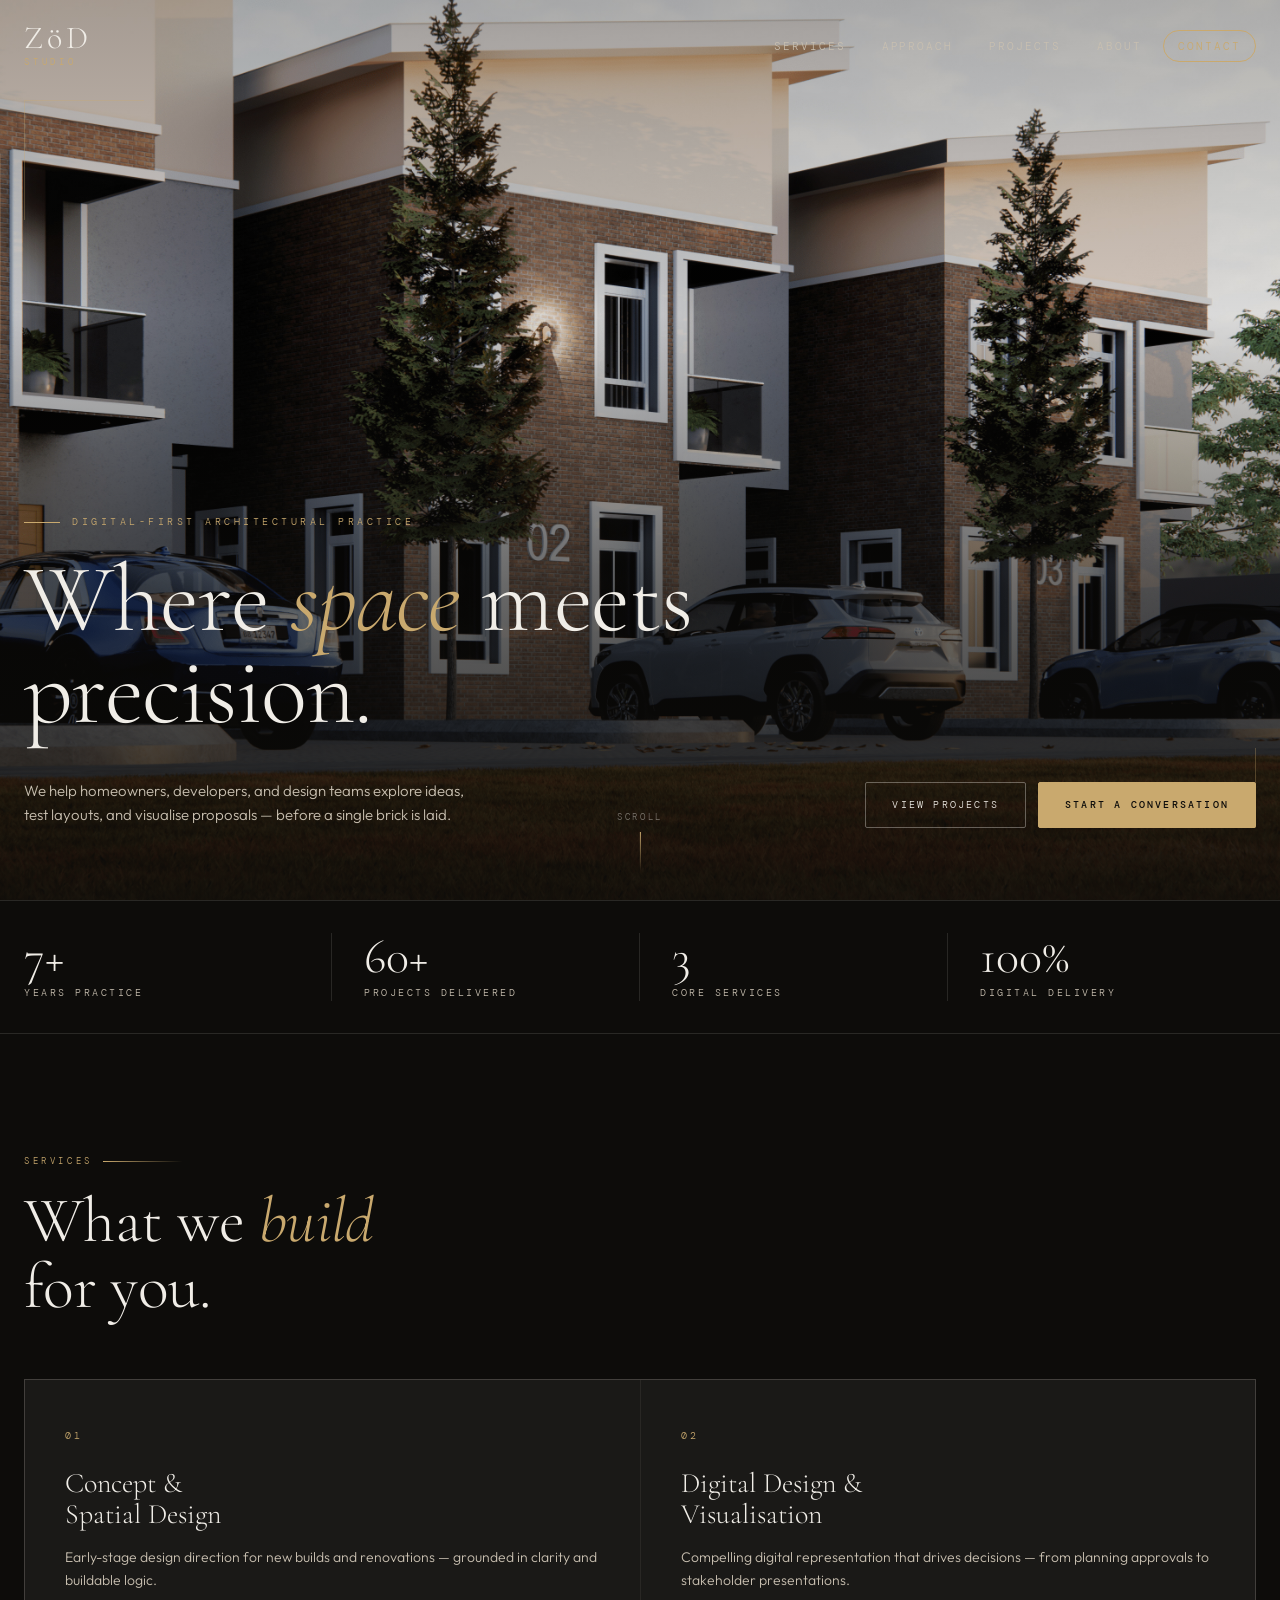
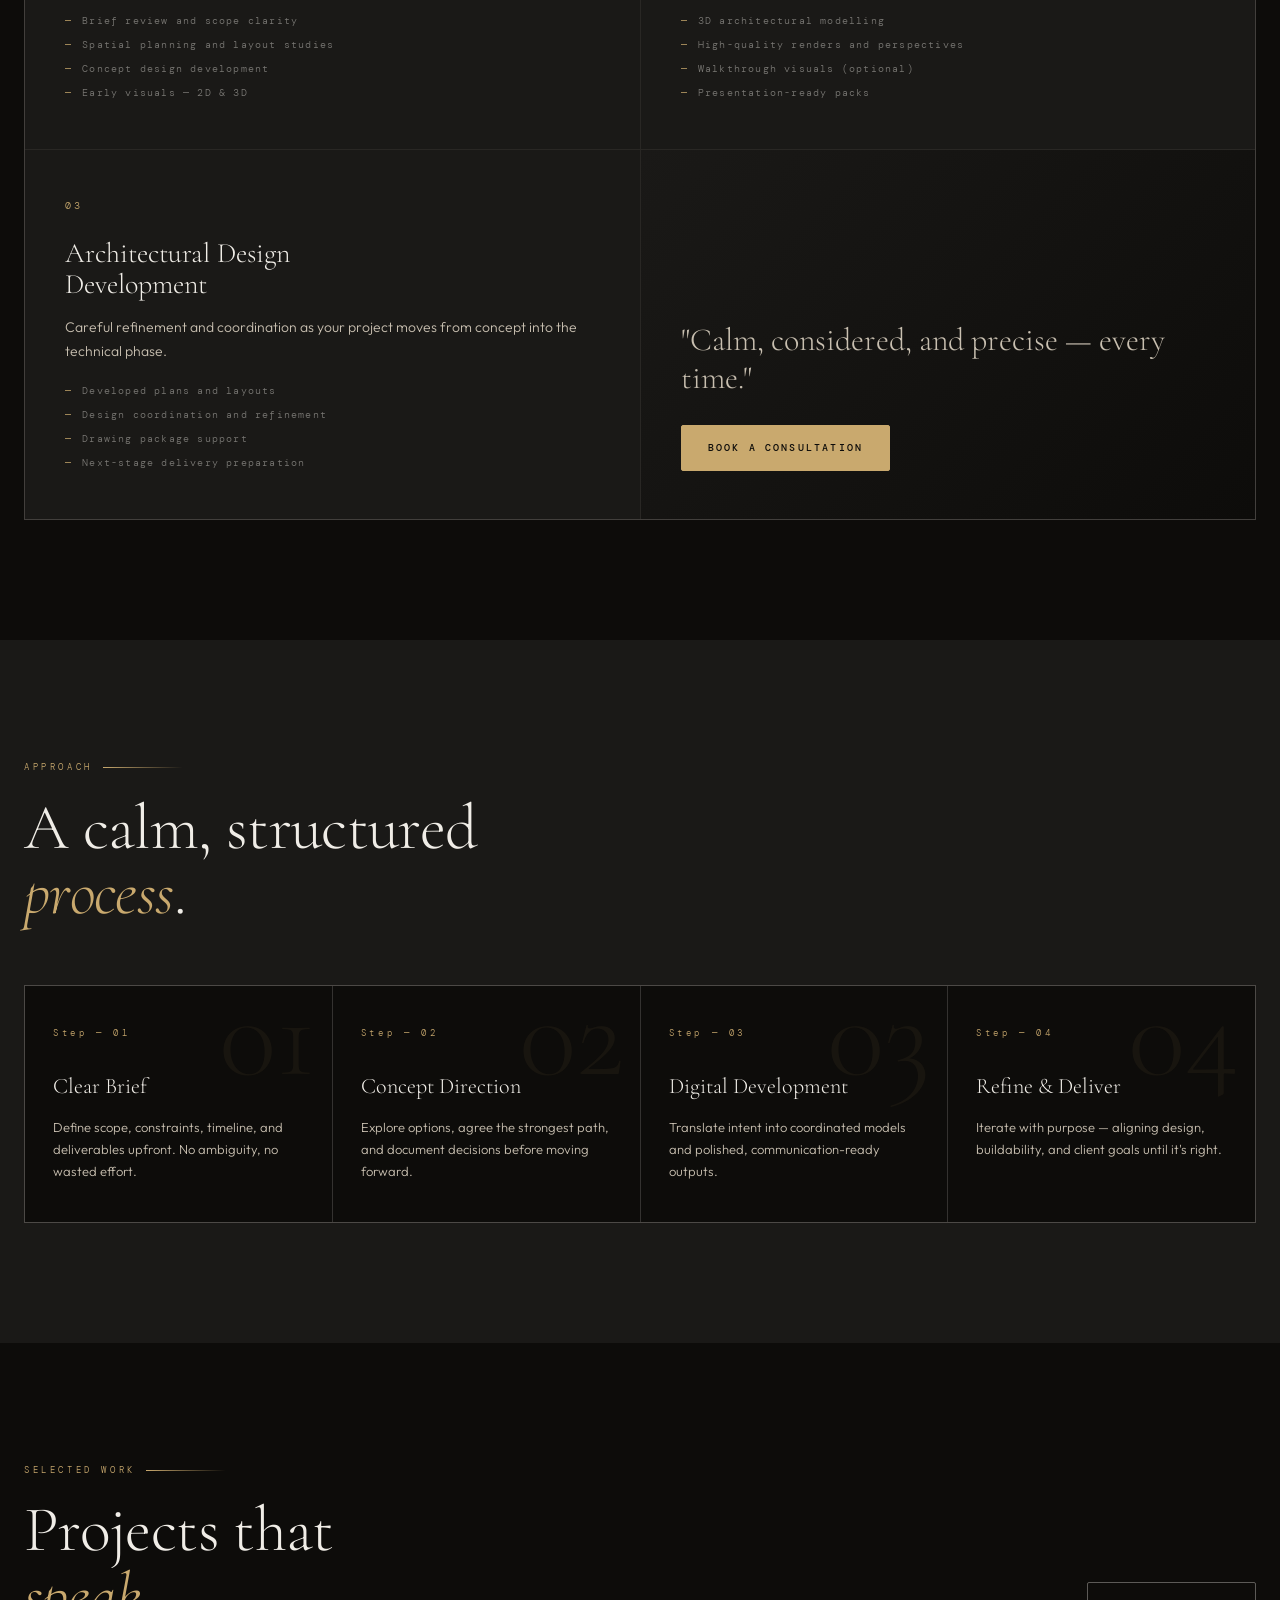
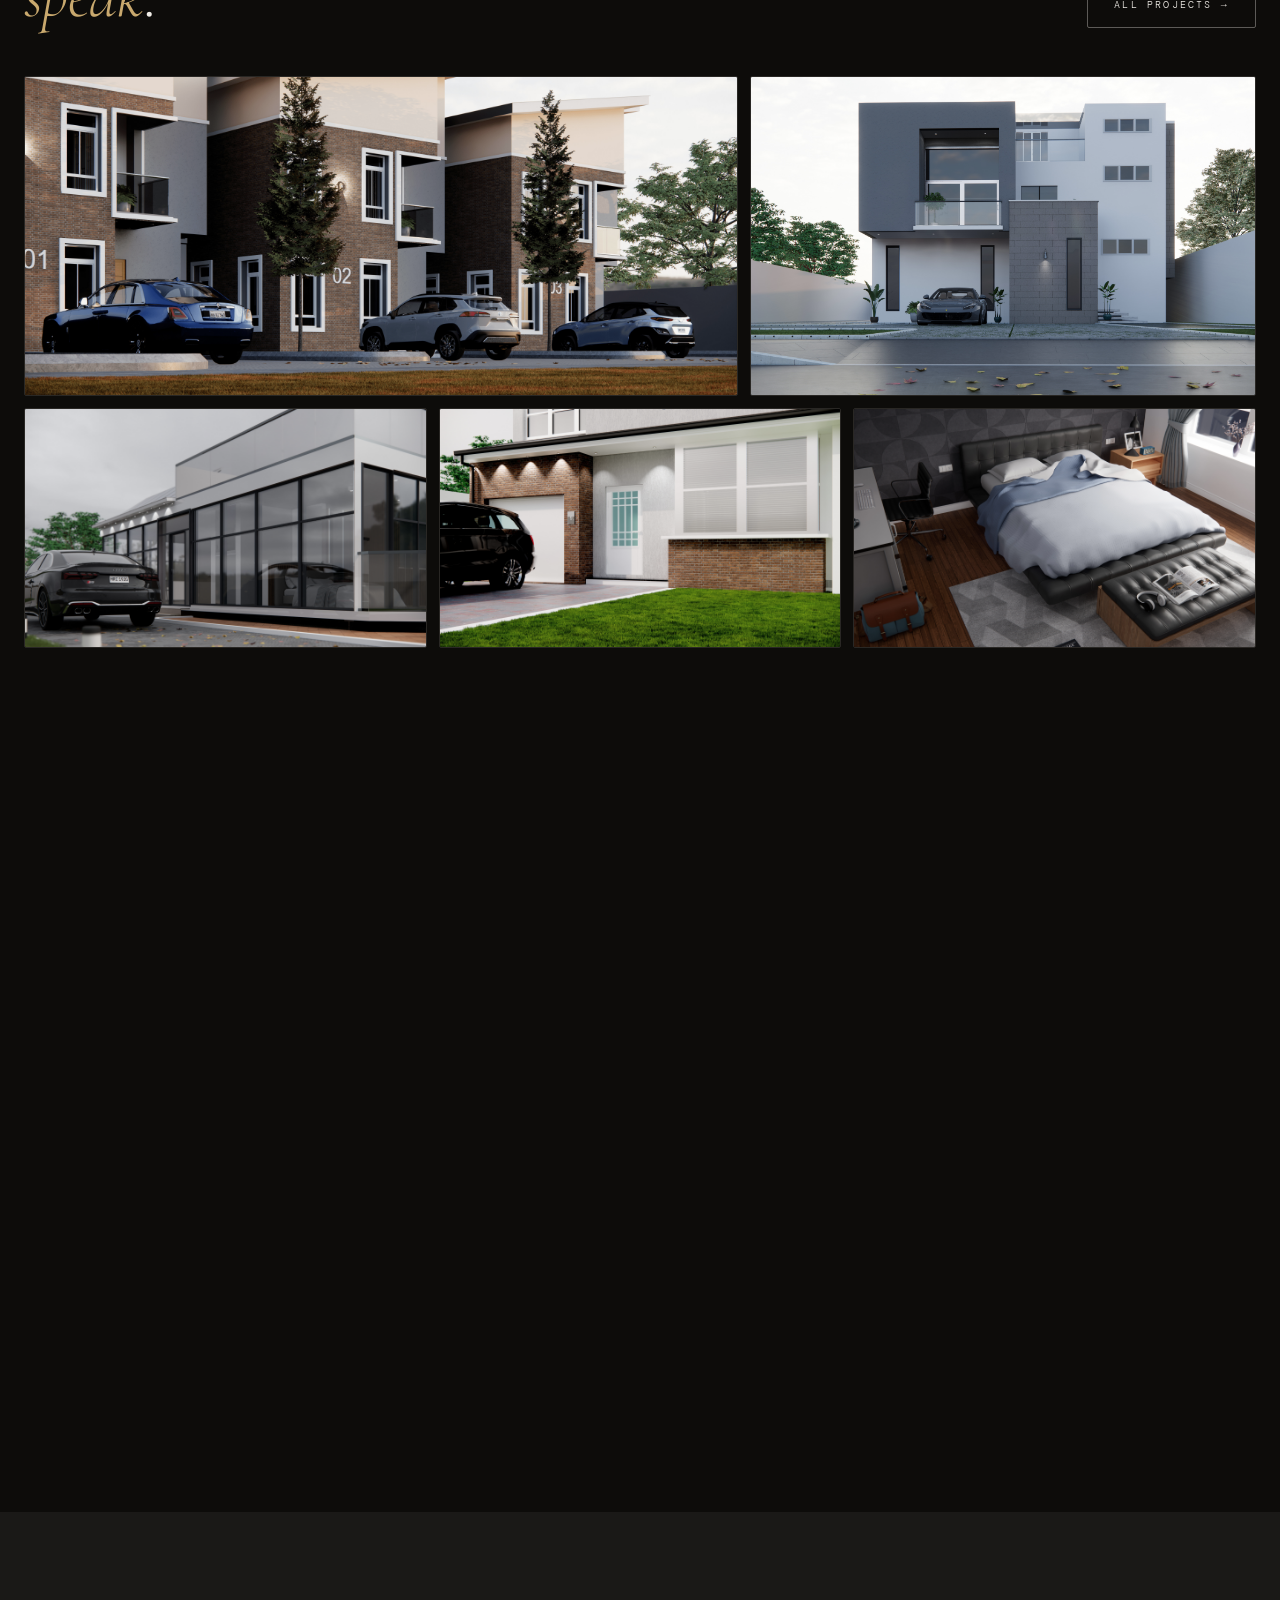
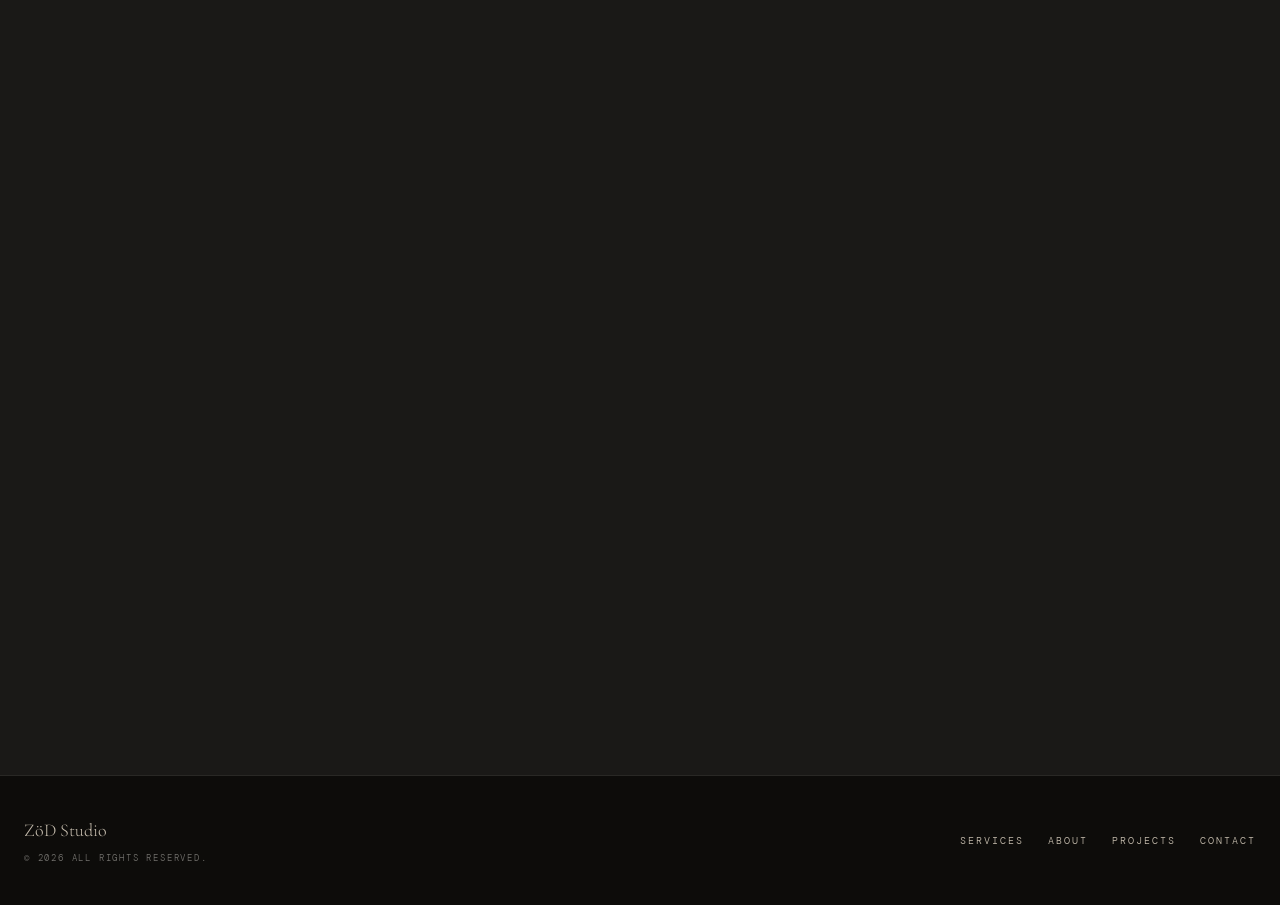
==== commit f652c483: "Add files via upload" ====
--- a/index.html
+++ b/index.html
@@ -1,763 +1,656 @@
 <!doctype html>
 <html lang="en">
 <head>
-  <meta charset="utf-8" />
-  <meta name="viewport" content="width=device-width,initial-scale=1" />
-  <title>ZöD Studio</title>
-  <meta name="description" content="ZöD Studio is a digital-first architectural practice delivering modern, efficient building designs for homeowners and developers." />
+  <meta charset="utf-8"/>
+  <meta name="viewport" content="width=device-width,initial-scale=1"/>
+  <title>ZöD Studio — Digital-First Architectural Practice</title>
+  <meta name="description" content="ZöD Studio is a digital-first architectural practice delivering modern, efficient building designs for homeowners and developers."/>
   <link rel="preconnect" href="https://fonts.googleapis.com">
   <link rel="preconnect" href="https://fonts.gstatic.com" crossorigin>
-  <link href="https://fonts.googleapis.com/css2?family=Inter:wght@300;400;500;600;700&family=Space+Grotesk:wght@400;500;600&display=swap" rel="stylesheet">
-
+  <link href="https://fonts.googleapis.com/css2?family=Cormorant+Garamond:ital,wght@0,300;0,400;0,600;1,300;1,400&family=DM+Mono:wght@300;400;500&family=Outfit:wght@300;400;500;600&display=swap" rel="stylesheet">
   <style>
+    /* ─── TOKENS ─────────────────────────────────────────── */
     :root{
-      --bg: #F7F7F5;
-      --ink: #111111;
-      --muted: rgba(17,17,17,.68);
-      --line: rgba(17,17,17,.12);
-      --card: rgba(255,255,255,.70);
-      --shadow: 0 18px 50px rgba(0,0,0,.07);
-
-      --accent: #6E7268;
-      --sans: "Inter", system-ui, -apple-system, Segoe UI, Roboto, Arial, sans-serif;
-      --display: "Space Grotesk", "Inter", system-ui, -apple-system, Segoe UI, Roboto, Arial, sans-serif;
-
-      --max: 1140px;
-      --r: 14px;
-    }
-
-    *{ box-sizing:border-box; }
-    html,body{ height:100%; }
-    body{
-      margin:0;
-      background: radial-gradient(1200px 800px at 12% 6%, rgba(110,114,104,.10), transparent 60%),
-                  radial-gradient(900px 700px at 92% 18%, rgba(17,17,17,.05), transparent 55%),
-                  var(--bg);
-      color:var(--ink);
-      font-family:var(--sans);
-      line-height:1.55;
-      -webkit-font-smoothing: antialiased;
-      -moz-osx-font-smoothing: grayscale;
-    }
-
-    a{ color:inherit; text-decoration:none; }
-    a:hover{ text-decoration:underline; }
-
-    .container{ width:min(var(--max), calc(100% - 48px)); margin:0 auto; }
-
-    header{
-      position:sticky; top:0; z-index:30;
-      background: color-mix(in oklab, var(--bg) 78%, white 22%);
-      backdrop-filter: blur(12px);
-      border-bottom:1px solid var(--line);
-    }
-    .nav{
-      display:flex; justify-content:space-between; align-items:center; gap:18px;
-      padding:14px 0;
-    }
-
-    .brand{ display:flex; align-items:center; gap:12px; user-select:none; }
-    .mark{
-      width:34px; height:34px; border-radius:10px;
-      border:1px solid var(--line);
-      background: linear-gradient(180deg, rgba(255,255,255,.85), rgba(255,255,255,.55));
-      box-shadow: 0 10px 24px rgba(0,0,0,.06);
-      display:grid; place-items:center;
+      --stone:   #0D0C0A;
+      --ash:     #1A1917;
+      --sand:    #F0EDE7;
+      --warm:    #C8BFB0;
+      --muted:   rgba(240,237,231,.45);
+      --line:    rgba(240,237,231,.12);
+      --accent:  #C9A96E;
+      --accent2: #8FA68C;
+      --r: 3px;
+
+      --serif:  'Cormorant Garamond', Georgia, serif;
+      --mono:   'DM Mono', 'Courier New', monospace;
+      --body:   'Outfit', system-ui, sans-serif;
+
+      --max: 1280px;
+      --ease: cubic-bezier(.22,.68,0,1.2);
+    }
+
+    /* ─── RESET ─────────────────────────────────────────── */
+    *, *::before, *::after { box-sizing:border-box; margin:0; padding:0; }
+    html { scroll-behavior:smooth; }
+    body {
+      background: var(--stone);
+      color: var(--sand);
+      font-family: var(--body);
+      font-weight:300;
+      line-height:1.6;
+      -webkit-font-smoothing:antialiased;
+      overflow-x:hidden;
+    }
+    a { color:inherit; text-decoration:none; }
+    img { display:block; max-width:100%; }
+
+    /* ─── NOISE OVERLAY ─────────────────────────────────── */
+    body::before {
+      content:'';
+      position:fixed; inset:0; z-index:0; pointer-events:none;
+      background-image: url("data:image/svg+xml,%3Csvg viewBox='0 0 512 512' xmlns='http://www.w3.org/2000/svg'%3E%3Cfilter id='n'%3E%3CfeTurbulence type='fractalNoise' baseFrequency='0.75' numOctaves='4' stitchTiles='stitch'/%3E%3C/filter%3E%3Crect width='100%25' height='100%25' filter='url(%23n)' opacity='1'/%3E%3C/svg%3E");
+      opacity:.028; mix-blend-mode:screen;
+    }
+
+    /* ─── LAYOUT ─────────────────────────────────────────── */
+    .wrap { width:min(var(--max), calc(100% - 48px)); margin:0 auto; position:relative; z-index:1; }
+
+    /* ─── HEADER ─────────────────────────────────────────── */
+    header {
+      position:fixed; top:0; left:0; right:0; z-index:100;
+      padding:0;
+      transition: background .4s ease;
+    }
+    header.scrolled {
+      background: rgba(13,12,10,.88);
+      backdrop-filter: blur(20px);
+      border-bottom: 1px solid var(--line);
+    }
+    .nav {
+      display:flex; justify-content:space-between; align-items:center;
+      padding: 22px 0;
+      transition: padding .4s ease;
+    }
+    header.scrolled .nav { padding: 14px 0; }
+
+    /* Logo */
+    .brand { display:flex; flex-direction:column; line-height:1; user-select:none; }
+    .brand-main {
+      font-family: var(--serif);
+      font-weight: 300;
+      font-size: 32px;
+      letter-spacing:.12em;
+      color: var(--sand);
+      transition: font-size .4s ease;
+    }
+    header.scrolled .brand-main { font-size:26px; }
+    .brand-sub {
+      font-family: var(--mono);
+      font-size: 9px;
+      letter-spacing:.42em;
+      text-transform:uppercase;
+      color: var(--accent);
+      margin-top:4px;
+    }
+
+    /* Nav links */
+    .nav-links {
+      display:flex; align-items:center; gap:6px;
+      list-style:none;
+    }
+    .nav-links a {
+      font-family: var(--mono);
+      font-size:11px;
+      letter-spacing:.18em;
+      text-transform:uppercase;
+      color: var(--warm);
+      padding: 8px 14px;
+      border-radius: 999px;
+      border: 1px solid transparent;
+      transition: all .22s ease;
+    }
+    .nav-links a:hover {
+      color: var(--sand);
+      border-color: var(--line);
+      background: rgba(240,237,231,.06);
+    }
+    .nav-cta {
+      border-color: var(--accent) !important;
+      color: var(--accent) !important;
+    }
+    .nav-cta:hover { background: var(--accent) !important; color: var(--stone) !important; }
+
+    /* Mobile toggle */
+    .menu-btn {
+      display:none;
+      background:none; border:1px solid var(--line); color:var(--sand);
+      font-family:var(--mono); font-size:10px; letter-spacing:.2em; text-transform:uppercase;
+      padding:8px 14px; border-radius:4px; cursor:pointer;
+    }
+
+    /* ─── HERO ───────────────────────────────────────────── */
+    .hero {
+      min-height:100svh;
+      display:flex; flex-direction:column; justify-content:flex-end;
+      padding-bottom:72px;
       position:relative; overflow:hidden;
     }
-    .mark:before{
-      content:"";
-      position:absolute; inset:-40%;
-      background: radial-gradient(circle at 30% 30%, rgba(110,114,104,.35), transparent 55%);
-      transform: rotate(20deg);
-      opacity:.55;
-    }
-    .mark span{
-      position:relative;
-      font-family:var(--display);
-      font-weight:600;
-      letter-spacing:-.04em;
-      font-size:16px;
-    }
-    .brandtext{ line-height:1.05; }
-    .wordmark{ font-family:var(--display); font-weight:600; font-size:16px; letter-spacing:-.02em; }
-    .submark{
-      font-size:11px; letter-spacing:0.16em; text-transform:uppercase;
-      color:var(--muted); margin-top:2px;
-    }
-
-    nav ul{
-      display:flex; list-style:none; padding:0; margin:0;
-      gap:6px; align-items:center; flex-wrap:wrap; justify-content:flex-end;
-    }
-    nav a{
-      display:inline-flex; align-items:center; gap:8px;
-      padding:9px 11px;
-      border-radius:999px;
-      font-size:14px;
-      color:var(--muted);
-      border:1px solid transparent;
-    }
-    nav a:hover{
-      text-decoration:none;
-      color:var(--ink);
-      background: rgba(255,255,255,.65);
-      border-color: var(--line);
-    }
-    nav a.active{
-      color:var(--ink);
-      background: rgba(255,255,255,.75);
-      border-color: var(--line);
-    }
-
-    .pill{
-      border:1px solid var(--line);
-      background: rgba(17,17,17,.92);
-      color: var(--bg);
-      box-shadow: 0 10px 26px rgba(0,0,0,.18);
-      font-weight:600;
-    }
-    .pill:hover{ background: rgba(17,17,17,.86); text-decoration:none; }
-
-    .hero{ padding:72px 0 44px; }
-    .hero-grid{
-      display:grid;
-      grid-template-columns: 1.12fr .88fr;
-      gap:20px;
-      align-items:stretch;
-    }
-
-    .kicker{
-      margin:0 0 12px;
-      color: var(--muted);
-      letter-spacing:0.14em;
-      text-transform:uppercase;
-      font-size:12px;
-    }
-    h1{
-      font-family:var(--display);
-      font-weight:600;
-      font-size: clamp(38px, 4.8vw, 58px);
-      line-height:1.04;
-      margin:0 0 14px;
-      letter-spacing:-.03em;
-    }
-    .lead{
-      margin:0 0 22px;
-      color:var(--muted);
-      font-size:16px;
-      max-width:68ch;
-    }
-    .actions{ display:flex; gap:10px; flex-wrap:wrap; align-items:center; }
-
-    .btn{
-      display:inline-flex; align-items:center; justify-content:center; gap:10px;
-      padding:12px 14px;
-      border-radius:12px;
-      border:1px solid var(--line);
-      background: rgba(255,255,255,.70);
-      font-size:14px; font-weight:600;
-      cursor:pointer;
-      transition: transform .18s ease, box-shadow .18s ease, background .18s ease;
-    }
-    .btn:hover{ text-decoration:none; transform: translateY(-1px); background:white; box-shadow: 0 10px 22px rgba(0,0,0,.08); }
-    .btn.primary{ background: rgba(17,17,17,.92); color:var(--bg); border-color: rgba(17,17,17,.25); }
-    .btn.primary:hover{ background: rgba(17,17,17,.86); }
-
-    .media{
-      border-radius: var(--r);
-      border:1px solid var(--line);
-      background: linear-gradient(180deg, rgba(255,255,255,.78), rgba(255,255,255,.50));
-      box-shadow: var(--shadow);
-      overflow:hidden;
-      position:relative;
-      min-height: 330px;
-    }
-    .media:before{
-      content:"";
-      position:absolute; inset:0;
-      background:
-        radial-gradient(800px 500px at 20% 20%, rgba(110,114,104,.22), transparent 60%),
-        radial-gradient(700px 520px at 80% 60%, rgba(17,17,17,.08), transparent 60%),
-        repeating-linear-gradient(90deg, rgba(17,17,17,.06) 0 1px, transparent 1px 22px);
-      opacity:.75;
-      transform: translate3d(0,0,0);
-      animation: drift 16s ease-in-out infinite alternate;
-    }
-    .media:after{
-      content:"";
-      position:absolute; inset:0;
-      background:
-        repeating-linear-gradient(0deg, rgba(17,17,17,.06) 0 1px, transparent 1px 22px);
-      opacity:.20;
-      pointer-events:none;
-    }
-    @keyframes drift {
-      from { transform: translate(-10px, -6px); }
-      to   { transform: translate(10px, 6px); }
-    }
-
-    .media-inner{
-      position:relative;
-      height:100%;
-      padding:18px;
-      display:flex;
-      flex-direction:column;
-      justify-content:space-between;
-      gap:14px;
-    }
-
-    .media-top{
-      display:flex;
-      justify-content:space-between;
-      align-items:flex-start;
-      gap:10px;
-      flex-wrap:wrap;
-    }
-
-    .chip{
-      display:inline-flex;
-      align-items:center;
-      gap:8px;
-      padding:8px 10px;
-      border-radius:999px;
-      border:1px solid var(--line);
-      background: rgba(255,255,255,.72);
-      color:var(--muted);
-      font-size:12px;
-      letter-spacing:.08em;
-      text-transform:uppercase;
-    }
-
-    .stats{
-      display:grid;
-      grid-template-columns: repeat(3, 1fr);
-      gap:10px;
-    }
-    .stat{
-      border:1px solid var(--line);
-      background: rgba(255,255,255,.70);
-      border-radius: 12px;
-      padding:12px;
-      transition: transform .18s ease, box-shadow .18s ease;
-    }
-    .stat:hover{ transform: translateY(-1px); box-shadow: 0 10px 22px rgba(0,0,0,.08); }
-    .stat b{ display:block; font-size:14px; letter-spacing:-.01em; }
-    .stat span{ display:block; margin-top:4px; font-size:12px; color:var(--muted); }
-
-    section.block{ padding:56px 0; border-top:1px solid var(--line); }
-    .head{
-      display:grid; grid-template-columns: .9fr 1.1fr;
-      gap:18px; align-items:start; margin-bottom:18px;
-    }
-    h2{
-      font-family:var(--display);
-      font-weight:600;
-      margin:0;
-      font-size: 28px;
-      line-height:1.12;
-      letter-spacing:-.02em;
-    }
-    .head p{ margin:6px 0 0; color:var(--muted); font-size:15px; max-width:72ch; }
-
-    .cards{ display:grid; grid-template-columns: repeat(3, 1fr); gap:14px; }
-    .card{
-      border:1px solid var(--line);
-      border-radius: var(--r);
-      background: rgba(255,255,255,.72);
-      box-shadow: var(--shadow);
-      padding:16px;
-      min-height: 200px;
-      transition: transform .18s ease, box-shadow .18s ease;
-    }
-    .card:hover{ transform: translateY(-2px); box-shadow: 0 20px 54px rgba(0,0,0,.10); }
-    .card h3{
-      font-family:var(--display);
-      font-weight:600;
-      margin:0 0 8px;
-      font-size:16px;
-      letter-spacing:-.01em;
-      display:flex;
-      align-items:center;
-      gap:10px;
-    }
-    .card p{ margin:0 0 12px; color:var(--muted); font-size:14px; }
-    .card ul{ margin:0; padding-left:18px; color:var(--muted); font-size:14px; }
-
-    .icon{ width:18px; height:18px; flex:0 0 auto; color: var(--accent); }
-
-    .steps{ display:grid; grid-template-columns: repeat(4, 1fr); gap:12px; }
-    .step{
-      border:1px solid var(--line);
-      border-radius: 14px;
-      background: rgba(255,255,255,.65);
-      padding:14px;
-      transition: transform .18s ease, box-shadow .18s ease;
-    }
-    .step:hover{ transform: translateY(-1px); box-shadow: 0 14px 30px rgba(0,0,0,.08); }
-    .step .n{
-      font-size:12px;
-      letter-spacing:0.14em;
-      text-transform:uppercase;
-      color:var(--muted);
-      display:flex; align-items:center; gap:8px;
-    }
-    .step b{ display:block; margin:10px 0 6px; font-size:14px; }
-    .step p{ margin:0; font-size:13px; color:var(--muted); }
-
-    .workgrid{ display:grid; grid-template-columns: repeat(3, 1fr); gap:12px; }
-    .tile{
-      border:1px solid var(--line);
-      border-radius: var(--r);
-      background: linear-gradient(180deg, rgba(255,255,255,.82), rgba(255,255,255,.55));
-      box-shadow: var(--shadow);
-      height: 190px;
-      position:relative;
-      overflow:hidden;
-      transition: transform .18s ease, box-shadow .18s ease;
-    }
-    .tile:hover{ transform: translateY(-2px); box-shadow: 0 20px 54px rgba(0,0,0,.10); }
-    .tile:before{
-      content:"";
-      position:absolute; inset:0;
-      background:
-        radial-gradient(circle at 20% 20%, rgba(110,114,104,.22), transparent 55%),
-        radial-gradient(circle at 80% 70%, rgba(17,17,17,.08), transparent 58%),
-        repeating-linear-gradient(90deg, rgba(17,17,17,.06) 0 1px, transparent 1px 28px);
-      opacity:.55;
-    }
-    .cap{
-      position:absolute; left:14px; right:14px; bottom:12px;
-      display:flex; justify-content:space-between; gap:10px;
-      font-size:12px; letter-spacing:0.10em; text-transform:uppercase;
-      color:var(--muted);
-    }
-    .tag{ color: var(--accent); font-weight:700; }
-
-    /* Selected work (clickable tiles) */
-    .workgrid{ gap:14px; }
-    .work-actions{ margin-top:14px; }
-
-    .work-tile{
-      position:relative;
-      display:block;
-      height:220px;
-      border-radius:14px;
-      overflow:hidden;
-      border:1px solid var(--line);
-      background: rgba(255,255,255,.55);
-      box-shadow: var(--shadow);
-      transform: translateY(0);
-      transition: transform .25s ease, box-shadow .25s ease, border-color .25s ease;
-    }
-
-    .work-media{
-      position:absolute;
-      inset:0;
-      background-size:cover;
-      background-position:center;
-      transform: scale(1.02);
-      transition: transform .4s ease;
-      filter: saturate(.95) contrast(1.02);
-    }
-
-    .work-overlay{
-      position:absolute;
-      inset:0;
+
+    /* Background image */
+    .hero-bg {
+      position:absolute; inset:0; z-index:0;
+      background-image: url('work2.jpg');
+      background-size:cover; background-position:center;
+      transform: scale(1.04);
+      animation: slowzoom 18s ease-in-out infinite alternate;
+    }
+    @keyframes slowzoom {
+      from { transform: scale(1.04) translate(0,0); }
+      to   { transform: scale(1.08) translate(-8px,-4px); }
+    }
+
+    /* Dark gradient veil */
+    .hero-veil {
+      position:absolute; inset:0; z-index:1;
       background: linear-gradient(
         180deg,
-        rgba(0,0,0,.05) 0%,
-        rgba(0,0,0,.22) 55%,
-        rgba(0,0,0,.55) 100%
+        rgba(13,12,10,.3) 0%,
+        rgba(13,12,10,.1) 35%,
+        rgba(13,12,10,.55) 65%,
+        rgba(13,12,10,.9) 100%
       );
     }
 
-    .work-meta{
-      position:absolute;
-      left:16px;
-      right:16px;
-      bottom:14px;
-      color:#fff;
-    }
-
-    .work-title{
-      font-size:15px;
-      font-weight:600;
-      letter-spacing:.01em;
-    }
-
-    .work-sub{
-      margin-top:8px;
-      display:flex;
-      justify-content:space-between;
-      align-items:center;
+    /* Decorative corner lines */
+    .hero-corner {
+      position:absolute; z-index:2; pointer-events:none;
+    }
+    .hero-corner.tl { top:100px; left:24px; width:120px; height:120px;
+      border-top:1px solid rgba(201,169,110,.3); border-left:1px solid rgba(201,169,110,.3); }
+    .hero-corner.br { bottom:72px; right:24px; width:80px; height:80px;
+      border-bottom:1px solid rgba(201,169,110,.3); border-right:1px solid rgba(201,169,110,.3); }
+
+    .hero-content { position:relative; z-index:3; }
+    .hero-label {
+      font-family:var(--mono); font-size:10px; letter-spacing:.35em; text-transform:uppercase;
+      color:var(--accent); margin-bottom:24px;
+      display:flex; align-items:center; gap:12px;
+    }
+    .hero-label::before {
+      content:''; display:block; width:36px; height:1px; background:var(--accent);
+    }
+
+    h1 {
+      font-family:var(--serif);
+      font-weight:300;
+      font-size: clamp(48px, 7.5vw, 108px);
+      line-height:.96;
+      letter-spacing:-.01em;
+      color: var(--sand);
+      max-width:16ch;
+      margin-bottom:40px;
+    }
+    h1 em { font-style:italic; color:var(--accent); }
+
+    .hero-footer {
+      display:flex; justify-content:space-between; align-items:flex-end;
+      gap:24px; flex-wrap:wrap;
+    }
+    .hero-lead {
+      color:var(--warm); font-size:15px; max-width:44ch; line-height:1.65;
+      font-weight:300;
+    }
+    .hero-actions { display:flex; gap:12px; flex-wrap:wrap; }
+
+    /* ─── BUTTONS ────────────────────────────────────────── */
+    .btn {
+      display:inline-flex; align-items:center; gap:10px;
+      font-family:var(--mono); font-size:10px; letter-spacing:.22em; text-transform:uppercase;
+      padding:14px 26px; border-radius:2px; cursor:pointer;
+      transition: all .22s ease;
+      white-space:nowrap;
+    }
+    .btn-outline {
+      border: 1px solid rgba(240,237,231,.35);
+      color: var(--sand);
+      background:transparent;
+    }
+    .btn-outline:hover {
+      border-color:var(--sand);
+      background:rgba(240,237,231,.08);
+    }
+    .btn-accent {
+      background:var(--accent); color:var(--stone);
+      border:1px solid var(--accent);
+      font-weight:500;
+    }
+    .btn-accent:hover { background:transparent; color:var(--accent); }
+
+    /* ─── SCROLL INDICATOR ───────────────────────────────── */
+    .scroll-hint {
+      position:absolute; bottom:28px; left:50%; transform:translateX(-50%);
+      z-index:3; display:flex; flex-direction:column; align-items:center; gap:8px;
+    }
+    .scroll-hint span {
+      font-family:var(--mono); font-size:9px; letter-spacing:.3em; text-transform:uppercase;
+      color:var(--muted);
+    }
+    .scroll-line {
+      width:1px; height:40px; background:linear-gradient(180deg,var(--accent),transparent);
+      animation: scroll-pulse 2s ease-in-out infinite;
+    }
+    @keyframes scroll-pulse {
+      0%,100%{ opacity:.4; transform:scaleY(1) translateY(0); }
+      50%{ opacity:1; transform:scaleY(1.2) translateY(4px); }
+    }
+
+    /* ─── SECTION COMMON ─────────────────────────────────── */
+    .section { padding: 120px 0; }
+    .section-label {
+      font-family:var(--mono); font-size:9px; letter-spacing:.4em; text-transform:uppercase;
+      color:var(--accent); margin-bottom:20px;
+      display:flex; align-items:center; gap:10px;
+    }
+    .section-label::after {
+      content:''; flex:1; height:1px; background: linear-gradient(90deg,var(--accent),transparent);
+      max-width:80px;
+    }
+    h2 {
+      font-family:var(--serif); font-weight:300;
+      font-size: clamp(38px, 5vw, 68px);
+      line-height:1.02; letter-spacing:-.01em;
+    }
+    h2 em { font-style:italic; color:var(--accent); }
+
+    /* ─── DIVIDER ────────────────────────────────────────── */
+    .divider { border:none; border-top:1px solid var(--line); }
+
+    /* ─── STATS STRIP ────────────────────────────────────── */
+    .stats-strip {
+      border-top:1px solid var(--line);
+      border-bottom:1px solid var(--line);
+      padding: 32px 0;
+    }
+    .stats-grid {
+      display:grid; grid-template-columns: repeat(4, 1fr);
+      divide-x: 1px solid var(--line);
+    }
+    .stat-item {
+      padding:0 32px; border-right:1px solid var(--line);
+      display:flex; flex-direction:column; gap:4px;
+    }
+    .stat-item:first-child { padding-left:0; }
+    .stat-item:last-child { border-right:none; }
+    .stat-num {
+      font-family:var(--serif); font-size:48px; font-weight:300; line-height:1;
+      color:var(--sand);
+    }
+    .stat-label {
+      font-family:var(--mono); font-size:10px; letter-spacing:.25em; text-transform:uppercase;
+      color:var(--warm);
+    }
+
+    /* ─── SERVICES ───────────────────────────────────────── */
+    .services-grid {
+      display:grid; grid-template-columns: 1fr 1fr;
+      gap: 1px; background:var(--line);
+      border:1px solid var(--line);
+      margin-top:60px;
+    }
+    .service-card {
+      background:var(--ash); padding:48px 40px;
+      position:relative; overflow:hidden;
+      transition:background .3s ease;
+    }
+    .service-card::before {
+      content:''; position:absolute; top:0; left:0; right:0; height:2px;
+      background:linear-gradient(90deg, var(--accent), transparent);
+      transform:scaleX(0); transform-origin:left;
+      transition: transform .4s var(--ease);
+    }
+    .service-card:hover { background:#1F1E1C; }
+    .service-card:hover::before { transform:scaleX(1); }
+    .service-num {
+      font-family:var(--mono); font-size:10px; letter-spacing:.3em; color:var(--accent);
+      margin-bottom:24px;
+    }
+    .service-card h3 {
+      font-family:var(--serif); font-weight:300; font-size:28px;
+      line-height:1.1; margin-bottom:16px; color:var(--sand);
+    }
+    .service-card p { color:var(--warm); font-size:14px; line-height:1.7; margin-bottom:20px; }
+    .service-list { list-style:none; display:flex; flex-direction:column; gap:8px; }
+    .service-list li {
+      font-family:var(--mono); font-size:10px; letter-spacing:.12em;
+      color:var(--muted); display:flex; align-items:center; gap:10px;
+    }
+    .service-list li::before { content:'—'; color:var(--accent); }
+
+    /* ─── PROCESS ────────────────────────────────────────── */
+    .process-section { background: var(--ash); }
+    .process-grid {
+      display:grid; grid-template-columns: repeat(4,1fr);
+      gap:1px; background:var(--line);
+      border:1px solid var(--line);
+      margin-top:60px;
+    }
+    .process-step {
+      background:var(--stone); padding:40px 28px;
+      position:relative; overflow:hidden;
+    }
+    .step-num-bg {
+      position:absolute; top:-10px; right:16px;
+      font-family:var(--serif); font-size:120px; font-weight:300; line-height:1;
+      color:rgba(201,169,110,.06); user-select:none; pointer-events:none;
+    }
+    .step-num {
+      font-family:var(--mono); font-size:9px; letter-spacing:.4em;
+      color:var(--accent); margin-bottom:28px;
+    }
+    .process-step h4 {
+      font-family:var(--serif); font-weight:300; font-size:22px;
+      color:var(--sand); margin-bottom:12px;
+    }
+    .process-step p { color:var(--warm); font-size:13px; line-height:1.7; }
+
+    /* ─── WORK GRID ──────────────────────────────────────── */
+    .work-intro {
+      display:flex; justify-content:space-between; align-items:flex-end;
+      gap:24px; margin-bottom:48px;
+    }
+    .work-grid {
+      display:grid;
+      grid-template-columns: repeat(12, 1fr);
+      grid-template-rows: 320px 240px;
       gap:12px;
-      font-size:12px;
-    }
-
-    .work-tag{
-      padding:6px 10px;
-      border-radius:999px;
-      background: rgba(255,255,255,.16);
-      border:1px solid rgba(255,255,255,.24);
-      letter-spacing:.06em;
-      text-transform:uppercase;
-      backdrop-filter: blur(8px);
-    }
-
-    .work-cta{ opacity:.9; }
-
-    .work-tile:hover{
-      transform: translateY(-4px);
-      box-shadow: 0 22px 60px rgba(0,0,0,.15);
-      border-color: rgba(31,31,31,.22);
-      text-decoration:none;
-    }
-    .work-tile:hover .work-media{ transform: scale(1.08); }
-
-    @media (max-width: 980px){
-      .work-tile{ height:200px; }
-    }
-
-    .contact{ display:grid; grid-template-columns: 1fr 1fr; gap:14px; align-items:start; }
-    form{
+    }
+    .work-item {
+      position:relative; overflow:hidden; border-radius:2px;
       border:1px solid var(--line);
-      border-radius: var(--r);
-      background: rgba(255,255,255,.72);
-      box-shadow: var(--shadow);
-      padding:16px;
-    }
-    label{ display:block; font-size:13px; color:var(--muted); margin:10px 0 6px; }
-    input, textarea{
+      cursor:pointer;
+    }
+    .work-item:nth-child(1) { grid-column: span 7; }
+    .work-item:nth-child(2) { grid-column: span 5; }
+    .work-item:nth-child(3) { grid-column: span 4; }
+    .work-item:nth-child(4) { grid-column: span 4; }
+    .work-item:nth-child(5) { grid-column: span 4; }
+
+    .work-img {
+      position:absolute; inset:0;
+      background-size:cover; background-position:center;
+      transition: transform .6s ease, filter .4s ease;
+      filter:saturate(.85);
+    }
+    .work-item:hover .work-img { transform:scale(1.05); filter:saturate(1); }
+
+    .work-overlay {
+      position:absolute; inset:0;
+      background:linear-gradient(180deg, transparent 40%, rgba(13,12,10,.88) 100%);
+      opacity:0; transition:opacity .35s ease;
+    }
+    .work-item:hover .work-overlay { opacity:1; }
+
+    .work-meta {
+      position:absolute; bottom:0; left:0; right:0; padding:24px 20px;
+      transform:translateY(8px); opacity:0;
+      transition:all .35s ease;
+    }
+    .work-item:hover .work-meta { transform:none; opacity:1; }
+    .work-title { font-family:var(--serif); font-size:20px; font-weight:300; color:var(--sand); }
+    .work-tag {
+      margin-top:8px; font-family:var(--mono); font-size:9px; letter-spacing:.25em;
+      text-transform:uppercase; color:var(--accent);
+    }
+
+    .work-more { margin-top:32px; display:flex; justify-content:flex-end; }
+
+    /* ─── ABOUT STRIP ────────────────────────────────────── */
+    .about-strip {
+      padding:120px 0;
+      display:grid; grid-template-columns: 1fr 1fr;
+      gap:80px; align-items:center;
+    }
+    .about-text h2 { margin-bottom:28px; }
+    .about-text p { color:var(--warm); font-size:15px; line-height:1.8; margin-bottom:20px; }
+    .about-text p:last-of-type { margin-bottom:32px; }
+
+    .about-values { display:grid; gap:1px; background:var(--line); border:1px solid var(--line); }
+    .value-row {
+      display:flex; align-items:center; gap:20px;
+      background:var(--ash); padding:20px 24px;
+      transition:background .25s ease;
+    }
+    .value-row:hover { background:#1F1E1C; }
+    .value-icon {
+      width:32px; height:32px; flex-shrink:0;
+      border:1px solid var(--accent); border-radius:50%;
+      display:grid; place-items:center;
+    }
+    .value-icon svg { width:14px; height:14px; color:var(--accent); }
+    .value-label { font-family:var(--serif); font-size:18px; font-weight:300; color:var(--sand); flex:1; }
+    .value-desc { font-size:12px; color:var(--warm); max-width:22ch; text-align:right; line-height:1.4; }
+
+    /* ─── CONTACT ────────────────────────────────────────── */
+    .contact-section { background:var(--ash); padding:120px 0; }
+    .contact-grid { display:grid; grid-template-columns: 1fr 1fr; gap:80px; margin-top:60px; }
+
+    .contact-details { display:flex; flex-direction:column; gap:32px; }
+    .contact-item {
+      display:flex; gap:20px;
+      padding-bottom:32px; border-bottom:1px solid var(--line);
+    }
+    .contact-item:last-child { border-bottom:none; }
+    .contact-icon {
+      width:44px; height:44px; flex-shrink:0;
+      border:1px solid var(--line); border-radius:2px;
+      display:grid; place-items:center;
+    }
+    .contact-icon svg { width:18px; height:18px; color:var(--accent); }
+    .contact-info-label {
+      font-family:var(--mono); font-size:9px; letter-spacing:.3em;
+      text-transform:uppercase; color:var(--accent); margin-bottom:6px;
+    }
+    .contact-info-val { color:var(--sand); font-size:15px; }
+
+    /* Form */
+    .contact-form { display:flex; flex-direction:column; gap:16px; }
+    .form-row { display:grid; grid-template-columns:1fr 1fr; gap:16px; }
+    .field { display:flex; flex-direction:column; gap:8px; }
+    .field label {
+      font-family:var(--mono); font-size:9px; letter-spacing:.3em;
+      text-transform:uppercase; color:var(--warm);
+    }
+    .field input, .field textarea, .field select {
+      background: rgba(240,237,231,.05);
+      border:1px solid var(--line);
+      border-radius:2px;
+      color:var(--sand);
+      font-family:var(--body); font-size:14px; font-weight:300;
+      padding:14px 16px;
+      outline:none;
+      transition: border-color .2s ease, background .2s ease;
       width:100%;
-      padding:12px 12px;
-      border-radius: 12px;
-      border:1px solid var(--line);
-      background: rgba(255,255,255,.88);
-      font-family: var(--sans);
-      font-size:14px;
-      outline:none;
-    }
-    input:focus, textarea:focus{ border-color: rgba(17,17,17,.35); background:white; }
-    textarea{ min-height:120px; resize:vertical; }
-
-    select{
-      width:100%;
-      padding:12px 12px;
-      border-radius: 12px;
-      border:1px solid var(--line);
-      background: rgba(255,255,255,.88);
-      font-family: var(--sans);
-      font-size:14px;
-      outline:none;
-    }
-    select:focus{ border-color: rgba(17,17,17,.35); background:white; }
-    .who-for{
-      margin: 12px 0 18px;
-      padding: 12px 14px;
-      border-radius: 14px;
-      border: 1px solid var(--line);
-      background: rgba(255,255,255,.65);
-      color: var(--muted);
-      font-size: 14px;
-      max-width: 70ch;
-    }
-    .who-for b{ color: var(--ink); font-weight: 650; }
-
-
-    .panel{
-      border:1px solid var(--line);
-      border-radius: var(--r);
-      background: rgba(255,255,255,.60);
-      padding:16px;
-      box-shadow: var(--shadow);
-    }
-    .panel h3{ font-family:var(--display); font-weight:600; margin:0 0 8px; font-size:16px; }
-    .panel p{ margin:0; color:var(--muted); font-size:14px; }
-
-    .details{
-      margin-top:12px; padding-top:12px; border-top:1px solid var(--line);
-      display:grid; gap:10px;
-      color:var(--muted); font-size:13px;
-    }
-    .detail{ display:flex; align-items:flex-start; gap:10px; }
-    .detail svg{ width:18px; height:18px; color:var(--accent); margin-top:1px; flex:0 0 auto; }
-
-    footer{ padding:28px 0 44px; color:var(--muted); font-size:13px; }
-    .foot{ display:flex; justify-content:space-between; gap:12px; flex-wrap:wrap; }
-    .foot a{ color:var(--muted); }
-    .foot a:hover{ color:var(--ink); }
-
-    .reveal{ opacity:0; transform: translateY(10px); transition: opacity .55s ease, transform .55s ease; }
-    .reveal.in{ opacity:1; transform:none; }
-
-    @media (max-width: 980px){
-      .hero-grid{ grid-template-columns: 1fr; }
-      .head{ grid-template-columns: 1fr; }
-      .cards{ grid-template-columns: 1fr; }
-      .steps{ grid-template-columns: 1fr 1fr; }
-      .workgrid{ grid-template-columns: 1fr; }
-      .contact{ grid-template-columns: 1fr; }
-    }
-  
-/* ===== LOGO (FINAL – stacked text) ===== */
-.brand{
-  display:flex;
-  flex-direction:column;
-  align-items:flex-start;
-  text-decoration:none;
-  line-height:1;
-}
-
-.logo-main{
-  font-family: "DM Serif Display", serif;
-  font-size: 34px;
-  font-weight: 400;
-  letter-spacing: 0;
-  color:#111;
-}
-
-.logo-sub{
-  margin-top:6px;
-  font-family: "Inter", system-ui, -apple-system, Segoe UI, Roboto, Arial, sans-serif;
-  font-size:11px;
-  letter-spacing:0.35em;
-  text-transform:uppercase;
-  color:rgba(17,17,17,.65);
-}
-
-
-    /* =========================
-       PROJECT CAROUSEL (INDEX)
-       ========================= */
-    .work-carousel{
-      position:relative;
-      margin-top:18px;
-    }
-
-    .car-viewport{
-      overflow:hidden;
-      border-radius: var(--r);
-    }
-
-    .car-track{
-      display:flex;
-      gap:16px;
-      padding:4px;
-      transition: transform .45s ease;
-      will-change: transform;
-    }
-
-    .proj-card{
-      position:relative;
-      flex: 0 0 calc((100% - 32px) / 3); /* 3 visible on desktop */
-      height: 220px;
-      border-radius: 16px;
-      overflow:hidden;
-      border:1px solid var(--line);
-      background: rgba(255,255,255,.6);
-      box-shadow: var(--shadow);
-      text-decoration:none;
-    }
-
-    .proj-media{
-      position:absolute;
-      inset:0;
-      background:#eaeaea;
-      background-size:cover;
-      background-position:center;
-    }
-
-    .proj-overlay{
-      position:absolute;
-      inset:0;
-      background: linear-gradient(180deg, rgba(0,0,0,.04), rgba(0,0,0,.55));
-    }
-
-    .proj-meta{
-      position:absolute;
-      left:16px;
-      right:16px;
-      bottom:14px;
-      color:#fff;
-      display:flex;
-      justify-content:space-between;
-      align-items:flex-end;
-      gap:14px;
-    }
-
-    .proj-title{
-      font-weight:650;
-      font-size:16px;
-      line-height:1.2;
-      max-width: 72%;
-    }
-
-    .proj-cta{
-      font-size:13px;
-      opacity:.95;
-      white-space:nowrap;
-    }
-
-    .proj-card:hover .proj-overlay{
-      background: linear-gradient(180deg, rgba(0,0,0,.06), rgba(0,0,0,.62));
-    }
-
-    .car-btn{
-      position:absolute;
-      top:50%;
-      transform: translateY(-50%);
-      width:42px;
-      height:42px;
-      border-radius:999px;
-      border:1px solid var(--line);
-      background: rgba(255,255,255,.75);
-      box-shadow: 0 10px 30px rgba(0,0,0,.10);
-      color: var(--ink);
-      display:grid;
-      place-items:center;
-      cursor:pointer;
-      user-select:none;
-    }
-
-    .car-btn:hover{ background:#fff; }
-    .car-btn.prev{ left:-10px; }
-    .car-btn.next{ right:-10px; }
-
-    @media (max-width: 980px){
-      .proj-card{ flex-basis: calc((100% - 16px) / 2); } /* 2 visible */
-      .car-btn.prev{ left:6px; }
-      .car-btn.next{ right:6px; }
-    }
-
-    @media (max-width: 640px){
-      .proj-card{ flex-basis: 85%; } /* 1 visible-ish */
-      .car-btn{ display:none; }
-    }
-	
-/* === HERO IMAGE (replace placeholder) === */
-.media{
-  background-image: url("hero-render.png");
-  background-size: cover;
-  background-position: center;
-  background-repeat: no-repeat;
-}
-
-/* remove placeholder grid */
-.media::before,
-.media::after{
-  display:none;
-}
-
-</style>
-  <link rel="stylesheet" href="styles.css">
-
-  <link rel="icon" href="favicon.ico">
-  <link rel="icon" type="image/png" sizes="32x32" href="favicon-32x32.png">
-  <link rel="icon" type="image/png" sizes="16x16" href="favicon-16x16.png">
-  <link rel="apple-touch-icon" sizes="180x180" href="apple-touch-icon.png">
+    }
+    .field input::placeholder, .field textarea::placeholder { color:var(--muted); }
+    .field input:focus, .field textarea:focus, .field select:focus {
+      border-color:rgba(201,169,110,.5);
+      background:rgba(240,237,231,.08);
+    }
+    .field select { appearance:none; cursor:pointer; }
+    .field textarea { min-height:120px; resize:vertical; }
+
+    /* ─── FOOTER ─────────────────────────────────────────── */
+    footer {
+      padding:40px 0; border-top:1px solid var(--line);
+    }
+    .foot {
+      display:flex; justify-content:space-between; align-items:center;
+      gap:20px; flex-wrap:wrap;
+    }
+    .foot-brand {
+      font-family:var(--serif); font-size:18px; font-weight:300; color:var(--warm);
+    }
+    .foot-copy {
+      font-family:var(--mono); font-size:9px; letter-spacing:.2em;
+      text-transform:uppercase; color:var(--muted);
+    }
+    .foot-links { display:flex; gap:24px; }
+    .foot-links a {
+      font-family:var(--mono); font-size:10px; letter-spacing:.2em;
+      text-transform:uppercase; color:var(--warm);
+      transition:color .2s;
+    }
+    .foot-links a:hover { color:var(--accent); }
+
+    /* ─── REVEAL ANIMATIONS ──────────────────────────────── */
+    .reveal {
+      opacity:0; transform:translateY(24px);
+      transition: opacity .7s ease, transform .7s ease;
+    }
+    .reveal.in { opacity:1; transform:none; }
+    .reveal-delay-1 { transition-delay:.1s; }
+    .reveal-delay-2 { transition-delay:.2s; }
+    .reveal-delay-3 { transition-delay:.3s; }
+    .reveal-delay-4 { transition-delay:.4s; }
+
+    /* ─── MOBILE NAV ─────────────────────────────────────── */
+    @media(max-width:768px){
+      .nav-links { display:none; }
+      .menu-btn { display:block; }
+      .nav-links.open {
+        display:flex; flex-direction:column;
+        position:fixed; inset:0; z-index:200;
+        background:var(--stone);
+        justify-content:center; align-items:center; gap:20px;
+        padding:40px;
+      }
+      .nav-links.open a { font-size:14px; letter-spacing:.2em; padding:14px 24px; }
+    }
+
+    /* ─── RESPONSIVE ─────────────────────────────────────── */
+    @media(max-width:1024px){
+      .about-strip { grid-template-columns:1fr; }
+      .contact-grid { grid-template-columns:1fr; }
+    }
+    @media(max-width:860px){
+      .services-grid { grid-template-columns:1fr; }
+      .process-grid { grid-template-columns:1fr 1fr; }
+      .stats-grid { grid-template-columns:1fr 1fr; gap:32px; }
+      .stat-item { border-right:none; padding:0; border-bottom:1px solid var(--line); padding-bottom:24px; }
+      .stat-item:last-child { border-bottom:none; padding-bottom:0; }
+      .work-grid { grid-template-columns:1fr 1fr; grid-template-rows:auto; }
+      .work-item:nth-child(n) { grid-column:span 1; }
+      .work-item { height:220px; }
+      .work-overlay { opacity:1; }
+      .work-meta { opacity:1; transform:none; }
+      .form-row { grid-template-columns:1fr; }
+    }
+    @media(max-width:580px){
+      .process-grid { grid-template-columns:1fr; }
+      .work-grid { grid-template-columns:1fr; }
+      h1 { font-size:clamp(40px,11vw,60px); }
+      .hero-footer { flex-direction:column; align-items:flex-start; }
+      .section { padding:80px 0; }
+    }
+  </style>
 </head>
-
 <body>
-  <header>
-    <div class="container">
+
+  <!-- HEADER -->
+  <header id="hdr">
+    <div class="wrap">
       <div class="nav">
-        <a class="brand" href="index.html" aria-label="ZöD Studio Home">
-  <span class="logo-main">ZöD</span>
-  <span class="logo-sub">STUDIO</span>
-</a>
-
-        <nav aria-label="Primary navigation">
-          <ul>
-            <li><a href="#services" data-nav>Services</a></li>
-            <li><a href="#approach" data-nav>Approach</a></li>
-            <li><a href="#work" data-nav>Projects</a></li>
-            <li><a href="about.html">About</a></li>
-            <li><a class="pill" href="#contact">Contact</a></li>
-            <li><a class="pill" href="https://outlook.office.com/book/ZDStudio@zodstudio.com/" target="_blank" rel="noopener">Book a design conversation</a></li>
-          </ul>
-        </nav>
+        <a href="#" class="brand" aria-label="ZöD Studio Home">
+          <span class="brand-main">ZöD</span>
+          <span class="brand-sub">Studio</span>
+        </a>
+        <button class="menu-btn" id="menuBtn" aria-label="Toggle menu">Menu</button>
+        <ul class="nav-links" id="navLinks" role="list">
+          <li><a href="#services">Services</a></li>
+          <li><a href="#process">Approach</a></li>
+          <li><a href="#work">Projects</a></li>
+          <li><a href="#about">About</a></li>
+          <li><a href="#contact" class="nav-cta">Contact</a></li>
+        </ul>
       </div>
     </div>
   </header>
 
-  <main id="top" class="container">
-    <section class="hero reveal" aria-label="Hero">
-      <div class="hero-grid">
-        <div>
-          <p class="kicker">Digital-first architectural practice</p>
-          <h1>Architectural design and digital visualisation for early-stage projects — before construction begins.</h1>
-          <p class="lead">
-            ZöD Studio helps homeowners, developers, and design teams explore ideas, test layouts, and visualise proposals so they can make informed decisions before moving into detailed technical drawings or building work.
-          </p>
-
-
-          <div class="who-for" aria-label="Who we work with">
-            <b>Who it’s for:</b>
-            Homeowners, developers, and architects who need clear design thinking and compelling digital visualisation.
-          </div>
-          <div class="actions">
-            <a class="btn" href="#work">View projects</a>
-            <a class="btn primary" href="#contact">Contact ZöD Studio</a>
-          
-            <a class="btn primary" href="https://outlook.office.com/book/ZDStudio@zodstudio.com/" target="_blank" rel="noopener">Book a design conversation</a>
-</div>
-        </div>
-
-        <aside class="media reveal" aria-label="Hero media">
-          <div class="media-inner">
-            <div class="media-top">
-              <div class="chip">
-                <svg class="icon" viewBox="0 0 24 24" fill="none"><path d="M4 7h16M7 4v6M17 4v6M6 11h12M6 15h8" stroke="currentColor" stroke-width="2" stroke-linecap="round"/></svg>
-              
-              </div>
-              <div class="chip">
-                <svg class="icon" viewBox="0 0 24 24" fill="none"><path d="M12 3v18M3 12h18" stroke="currentColor" stroke-width="2" stroke-linecap="round"/></svg>
-              
-              </div>
-            </div>
-
-            <div class="stats" role="list" aria-label="Studio principles">
-              <div class="stat" role="listitem"><b>Clarity</b><span>decisions documented</span></div>
-              <div class="stat" role="listitem"><b>Balance</b><span>considered design</span></div>
-              <div class="stat" role="listitem"><b>Delivery</b><span>digital-first workflow</span></div>
-            </div>
-          </div>
-        </aside>
+  <!-- HERO -->
+  <section class="hero" aria-label="Hero">
+    <div class="hero-bg"></div>
+    <div class="hero-veil"></div>
+    <div class="hero-corner tl"></div>
+    <div class="hero-corner br"></div>
+
+    <div class="wrap hero-content">
+      <p class="hero-label">Digital-first architectural practice</p>
+      <h1>Where <em>space</em> meets precision.</h1>
+      <div class="hero-footer">
+        <p class="hero-lead">
+          We help homeowners, developers, and design teams explore ideas, test layouts, and visualise proposals — before a single brick is laid.
+        </p>
+        <div class="hero-actions">
+          <a class="btn btn-outline" href="#work">View Projects</a>
+          <a class="btn btn-accent" href="#contact">Start a Conversation</a>
+        </div>
       </div>
-    </section>
-
-    <section id="services" class="block reveal" aria-label="Services">
-      <div class="head">
-        <h2>Services</h2>
-        <p>
-          ZöD Studio provides clear, professional architectural services — focused on spatial efficiency,
-          buildable solutions, and modern digital delivery.
-        </p>
+    </div>
+
+    <div class="scroll-hint" aria-hidden="true">
+      <span>Scroll</span>
+      <div class="scroll-line"></div>
+    </div>
+  </section>
+
+  <!-- STATS STRIP -->
+  <div class="stats-strip">
+    <div class="wrap">
+      <div class="stats-grid">
+        <div class="stat-item">
+          <span class="stat-num">7+</span>
+          <span class="stat-label">Years Practice</span>
+        </div>
+        <div class="stat-item">
+          <span class="stat-num">60+</span>
+          <span class="stat-label">Projects Delivered</span>
+        </div>
+        <div class="stat-item">
+          <span class="stat-num">3</span>
+          <span class="stat-label">Core Services</span>
+        </div>
+        <div class="stat-item">
+          <span class="stat-num">100%</span>
+          <span class="stat-label">Digital Delivery</span>
+        </div>
       </div>
-
-      <div class="cards">
-        <article class="card">
-          <h3>
-            <svg class="icon" viewBox="0 0 24 24" fill="none"><path d="M4 20V8l8-4 8 4v12" stroke="currentColor" stroke-width="2" stroke-linecap="round" stroke-linejoin="round"/><path d="M9 20v-7h6v7" stroke="currentColor" stroke-width="2" stroke-linecap="round" stroke-linejoin="round"/></svg>
-            Concept & Spatial Design
-          </h3>
-          <p>Early-stage design direction for new builds and renovations.</p>
-          <ul>
+    </div>
+  </div>
+
+  <!-- SERVICES -->
+  <section id="services" class="section" aria-label="Services">
+    <div class="wrap">
+      <p class="section-label reveal">Services</p>
+      <h2 class="reveal reveal-delay-1">What we <em>build</em><br>for you.</h2>
+
+      <div class="services-grid">
+        <article class="service-card reveal">
+          <div class="service-num">01</div>
+          <h3>Concept &<br>Spatial Design</h3>
+          <p>Early-stage design direction for new builds and renovations — grounded in clarity and buildable logic.</p>
+          <ul class="service-list">
             <li>Brief review and scope clarity</li>
             <li>Spatial planning and layout studies</li>
             <li>Concept design development</li>
-            <li>Early visuals (2D/3D)</li>
+            <li>Early visuals — 2D &amp; 3D</li>
           </ul>
         </article>
 
-        <article class="card">
-          <h3>
-            <svg class="icon" viewBox="0 0 24 24" fill="none"><path d="M4 7h16v10H4z" stroke="currentColor" stroke-width="2" stroke-linejoin="round"/><path d="M8 11h8M8 14h6" stroke="currentColor" stroke-width="2" stroke-linecap="round"/></svg>
-            Digital Design & Visualisation
-          </h3>
-          <p>Clear digital representation for approvals and presentations.</p>
-          <ul>
+        <article class="service-card reveal reveal-delay-1">
+          <div class="service-num">02</div>
+          <h3>Digital Design &<br>Visualisation</h3>
+          <p>Compelling digital representation that drives decisions — from planning approvals to stakeholder presentations.</p>
+          <ul class="service-list">
             <li>3D architectural modelling</li>
             <li>High-quality renders and perspectives</li>
             <li>Walkthrough visuals (optional)</li>
@@ -765,334 +658,318 @@
           </ul>
         </article>
 
-        <article class="card">
-          <h3>
-            <svg class="icon" viewBox="0 0 24 24" fill="none"><path d="M6 3h12v18H6z" stroke="currentColor" stroke-width="2"/><path d="M9 7h6M9 11h6M9 15h4" stroke="currentColor" stroke-width="2" stroke-linecap="round"/></svg>
-            Architectural Design Development
-          </h3>
-          <p>Refinement and coordination as your project moves forward.</p>
-          <ul>
+        <article class="service-card reveal reveal-delay-2">
+          <div class="service-num">03</div>
+          <h3>Architectural Design<br>Development</h3>
+          <p>Careful refinement and coordination as your project moves from concept into the technical phase.</p>
+          <ul class="service-list">
             <li>Developed plans and layouts</li>
             <li>Design coordination and refinement</li>
             <li>Drawing package support</li>
-            <li>Preparation for next-stage delivery</li>
+            <li>Next-stage delivery preparation</li>
           </ul>
         </article>
+
+        <div class="service-card" style="display:flex;flex-direction:column;justify-content:flex-end;background:linear-gradient(135deg,#1A1917,#0D0C0A);">
+          <p style="font-family:var(--serif);font-size:32px;font-weight:300;color:var(--warm);line-height:1.2;margin-bottom:28px;">
+            "Calm, considered, and precise — every time."
+          </p>
+          <a class="btn btn-accent" href="#contact" style="align-self:flex-start;">Book a Consultation</a>
+        </div>
       </div>
-    </section>
-
-    <section id="approach" class="block reveal" aria-label="Approach">
-      <div class="head">
-        <h2>How we work</h2>
-        <p>
-          A calm, structured process that respects time, budget, and decision-making. Digital-first delivery keeps communication clear and consistent.
-        </p>
+    </div>
+  </section>
+
+  <!-- PROCESS -->
+  <section id="process" class="section process-section" aria-label="Our Approach">
+    <div class="wrap">
+      <p class="section-label reveal">Approach</p>
+      <h2 class="reveal reveal-delay-1">A calm, structured<br><em>process</em>.</h2>
+
+      <div class="process-grid">
+        <div class="process-step reveal">
+          <div class="step-num-bg">01</div>
+          <div class="step-num">Step — 01</div>
+          <h4>Clear Brief</h4>
+          <p>Define scope, constraints, timeline, and deliverables upfront. No ambiguity, no wasted effort.</p>
+        </div>
+        <div class="process-step reveal reveal-delay-1">
+          <div class="step-num-bg">02</div>
+          <div class="step-num">Step — 02</div>
+          <h4>Concept Direction</h4>
+          <p>Explore options, agree the strongest path, and document decisions before moving forward.</p>
+        </div>
+        <div class="process-step reveal reveal-delay-2">
+          <div class="step-num-bg">03</div>
+          <div class="step-num">Step — 03</div>
+          <h4>Digital Development</h4>
+          <p>Translate intent into coordinated models and polished, communication-ready outputs.</p>
+        </div>
+        <div class="process-step reveal reveal-delay-3">
+          <div class="step-num-bg">04</div>
+          <div class="step-num">Step — 04</div>
+          <h4>Refine &amp; Deliver</h4>
+          <p>Iterate with purpose — aligning design, buildability, and client goals until it's right.</p>
+        </div>
       </div>
-
-      <div class="steps">
-        <div class="step">
-          <div class="n">
-            <svg class="icon" viewBox="0 0 24 24" fill="none"><path d="M6 4h12v16H6z" stroke="currentColor" stroke-width="2"/><path d="M8 8h8M8 12h8M8 16h5" stroke="currentColor" stroke-width="2" stroke-linecap="round"/></svg>
-            Step 01
-          </div>
-          <b>Clear brief</b>
-          <p>Define scope, constraints, timeline, and deliverables upfront.</p>
-        </div>
-
-        <div class="step">
-          <div class="n">
-            <svg class="icon" viewBox="0 0 24 24" fill="none"><path d="M4 12h16" stroke="currentColor" stroke-width="2" stroke-linecap="round"/><path d="M12 4v16" stroke="currentColor" stroke-width="2" stroke-linecap="round"/></svg>
-            Step 02
-          </div>
-          <b>Concept direction</b>
-          <p>Explore options, agree the strongest path, and document decisions.</p>
-        </div>
-
-        <div class="step">
-          <div class="n">
-            <svg class="icon" viewBox="0 0 24 24" fill="none"><path d="M7 17l10-10" stroke="currentColor" stroke-width="2" stroke-linecap="round"/><path d="M7 7h10v10H7z" stroke="currentColor" stroke-width="2" stroke-linejoin="round"/></svg>
-            Step 03
-          </div>
-          <b>Digital development</b>
-          <p>Translate intent into coordinated models and outputs.</p>
-        </div>
-
-        <div class="step">
-          <div class="n">
-            <svg class="icon" viewBox="0 0 24 24" fill="none"><path d="M4 20h16" stroke="currentColor" stroke-width="2" stroke-linecap="round"/><path d="M7 17V7l10 10V7" stroke="currentColor" stroke-width="2" stroke-linecap="round" stroke-linejoin="round"/></svg>
-            Step 04
-          </div>
-          <b>Refine</b>
-          <p>Iterate with purpose, aligning design, buildability, and goals.</p>
-        </div>
+    </div>
+  </section>
+
+  <!-- WORK -->
+  <section id="work" class="section" aria-label="Selected Projects">
+    <div class="wrap">
+      <div class="work-intro">
+        <div>
+          <p class="section-label reveal">Selected Work</p>
+          <h2 class="reveal reveal-delay-1">Projects that<br><em>speak</em>.</h2>
+        </div>
+        <a class="btn btn-outline reveal reveal-delay-2" href="projects.html">All Projects →</a>
       </div>
-    </section>
-
-    <section id="work" class="block reveal" aria-label="Projects">
-
-      <div class="head">
-        <h2>Selected work</h2>
-        <p>
-          Hover to pause. Click “View project” to open the full project page with more images and details.
-        </p>
+
+      <div class="work-grid">
+        <a class="work-item" href="project.html?id=p2" aria-label="View 3 Bedroom Terrace Apartment">
+          <div class="work-img" style="background-image:url('work2.jpg')"></div>
+          <div class="work-overlay"></div>
+          <div class="work-meta">
+            <div class="work-title">3 Bedroom Terrace Apartment</div>
+            <div class="work-tag">Residential · Exterior</div>
+          </div>
+        </a>
+        <a class="work-item" href="project.html?id=p1" aria-label="View 4 Bedroom Duplex">
+          <div class="work-img" style="background-image:url('work1.jpg')"></div>
+          <div class="work-overlay"></div>
+          <div class="work-meta">
+            <div class="work-title">4 Bedroom Duplex</div>
+            <div class="work-tag">Residential · Concept</div>
+          </div>
+        </a>
+        <a class="work-item" href="project.html?id=p3" aria-label="View Mobile House">
+          <div class="work-img" style="background-image:url('work3.jpg')"></div>
+          <div class="work-overlay"></div>
+          <div class="work-meta">
+            <div class="work-title">Mobile House</div>
+            <div class="work-tag">Innovation · Design</div>
+          </div>
+        </a>
+        <a class="work-item" href="project.html?id=p4" aria-label="View 3 Bedroom Duplex">
+          <div class="work-img" style="background-image:url('work4.jpg')"></div>
+          <div class="work-overlay"></div>
+          <div class="work-meta">
+            <div class="work-title">3 Bedroom Duplex</div>
+            <div class="work-tag">Residential · Interior</div>
+          </div>
+        </a>
+        <a class="work-item" href="project.html?id=p5" aria-label="View Interior Study">
+          <div class="work-img" style="background-image:url('work5.jpg')"></div>
+          <div class="work-overlay"></div>
+          <div class="work-meta">
+            <div class="work-title">Bedroom Interior</div>
+            <div class="work-tag">Interior · Visualisation</div>
+          </div>
+        </a>
       </div>
-
-      <div class="work-carousel" id="workCarousel" aria-label="Project carousel">
-        <button class="car-btn prev" type="button" aria-label="Previous projects">‹</button>
-
-        <div class="car-viewport">
-          <div class="car-track" id="workTrack">
-            <!-- Edit titles, links, and image filenames anytime -->
-            <a class="proj-card" href="project.html?id=p1" aria-label="View Residential Concept Study">
-              <div class="proj-media" style="background-image:url('work1.jpg')"></div>
-              <div class="proj-overlay"></div>
-              <div class="proj-meta">
-                <div class="proj-title">4 Bedroom Duplex</div>
-				
-                <div class="proj-cta">View project →</div>
-              </div>
-            </a>
-
-            <a class="proj-card" href="project.html?id=p2" aria-label="View Exterior Visualisation Package">
-              <div class="proj-media" style="background-image:url('work2.jpg')"></div>
-              <div class="proj-overlay"></div>
-              <div class="proj-meta">
-                <div class="proj-title">3 Bedroom Terrace Apartment</div>
-                <div class="proj-cta">View project →</div>
-              </div>
-            </a>
-
-            <a class="proj-card" href="project.html?id=p3" aria-label="View Housing Development Study">
-              <div class="proj-media" style="background-image:url('work3.jpg')"></div>
-              <div class="proj-overlay"></div>
-              <div class="proj-meta">
-                <div class="proj-title">Mobile House</div>
-                <div class="proj-cta">View project →</div>
-              </div>
-            </a>
-
-            <a class="proj-card" href="project.html?id=p4" aria-label="View Interior Visual Study">
-              <div class="proj-media" style="background-image:url('work4.jpg')"></div>
-              <div class="proj-overlay"></div>
-              <div class="proj-meta">
-                <div class="proj-title">3 Bedroom Duplex</div>
-                <div class="proj-cta">View project →</div>
-              </div>
-            </a>
-
-            <a class="proj-card" href="project.html?id=p5" aria-label="View Site Planning Study">
-              <div class="proj-media" style="background-image:url('work5.jpg')"></div>
-              <div class="proj-overlay"></div>
-              <div class="proj-meta">
-                <div class="proj-title">Interior of a bedroom</div>
-                <div class="proj-cta">View project →</div>
-              </div>
-            </a>
-			
-
-            <a class="proj-card" href="project.html?id=p6" aria-label="View Mixed-use Massing Study">
-              <div class="proj-media" style="background-image:url('work6.jpg')"></div>
-              <div class="proj-overlay"></div>
-              <div class="proj-meta">
-                <div class="proj-title">4 Bedroom Duplex</div>
-                <div class="proj-cta">View project →</div>
-              </div>
-            </a>
-          
-            <a class="proj-card" href="project.html?id=p7" aria-label="View Site Planning Study">
-              <div class="proj-media" style="background-image:url('work7.jpg')"></div>
-              <div class="proj-overlay"></div>
-              <div class="proj-meta">
-                <div class="proj-title">3 Bedroom Duplex</div>
-                <div class="proj-cta">View project →</div>
-              </div>
-            </a>
-			</div>
-        </div>
-		</a>
-		
-        <button class="car-btn next" type="button" aria-label="Next projects">›</button>
+    </div>
+  </section>
+
+  <!-- ABOUT -->
+  <section id="about" aria-label="About">
+    <div class="wrap">
+      <div class="about-strip">
+        <div class="about-text">
+          <p class="section-label reveal">About</p>
+          <h2 class="reveal reveal-delay-1">Built on<br><em>clarity</em> &amp;<br>balance.</h2>
+          <p class="reveal reveal-delay-2">
+            ZöD Studio is a digital-first architectural practice focused on modern, efficient building design for homeowners and developers. We prioritise decisions that are practical, buildable, and easy to communicate.
+          </p>
+          <p class="reveal reveal-delay-3">
+            We are intentionally evolving toward climate-responsive design — applying principles progressively through continuous learning and practical application.
+          </p>
+          <a class="btn btn-outline reveal reveal-delay-4" href="about.html">Learn More →</a>
+        </div>
+
+        <div class="about-values reveal reveal-delay-2">
+          <div class="value-row">
+            <div class="value-icon">
+              <svg viewBox="0 0 24 24" fill="none" stroke="currentColor" stroke-width="1.5"><path d="M4 7h16M7 4v6M17 4v6M6 12h12"/></svg>
+            </div>
+            <div class="value-label">Clarity</div>
+            <div class="value-desc">Simple briefs. Clean stages. Decisions documented.</div>
+          </div>
+          <div class="value-row">
+            <div class="value-icon">
+              <svg viewBox="0 0 24 24" fill="none" stroke="currentColor" stroke-width="1.5"><path d="M12 3v18M3 12h18"/></svg>
+            </div>
+            <div class="value-label">Balance</div>
+            <div class="value-desc">Quality aligned with buildability and budget.</div>
+          </div>
+          <div class="value-row">
+            <div class="value-icon">
+              <svg viewBox="0 0 24 24" fill="none" stroke="currentColor" stroke-width="1.5"><path d="M4 17l7-7 4 4 6-8"/></svg>
+            </div>
+            <div class="value-label">Precision</div>
+            <div class="value-desc">Every drawing, model, and render done right.</div>
+          </div>
+          <div class="value-row">
+            <div class="value-icon">
+              <svg viewBox="0 0 24 24" fill="none" stroke="currentColor" stroke-width="1.5"><path d="M12 2l7 7-7 13L5 9l7-7z"/></svg>
+            </div>
+            <div class="value-label">Digital Delivery</div>
+            <div class="value-desc">Efficient collaboration. Consistent outputs.</div>
+          </div>
+        </div>
       </div>
-
-      <div class="work-actions">
-        <a class="btn secondary" href="projects.html">View all projects</a>
+    </div>
+  </section>
+
+  <!-- CONTACT -->
+  <section id="contact" class="contact-section" aria-label="Contact">
+    <div class="wrap">
+      <p class="section-label reveal">Contact</p>
+      <h2 class="reveal reveal-delay-1">Let's start <em>talking</em>.</h2>
+
+      <div class="contact-grid">
+        <!-- Details -->
+        <div class="contact-details reveal reveal-delay-1">
+          <div class="contact-item">
+            <div class="contact-icon">
+              <svg viewBox="0 0 24 24" fill="none" stroke="currentColor" stroke-width="1.5"><path d="M4 6h16v12H4z"/><path d="M4 7l8 6 8-6"/></svg>
+            </div>
+            <div>
+              <div class="contact-info-label">Email</div>
+              <div class="contact-info-val">admin@zodstudio.com</div>
+            </div>
+          </div>
+          <div class="contact-item">
+            <div class="contact-icon">
+              <svg viewBox="0 0 24 24" fill="none" stroke="currentColor" stroke-width="1.5"><path d="M12 21s7-5.3 7-12a7 7 0 1 0-14 0c0 6.7 7 12 7 12z"/><circle cx="12" cy="10" r="2"/></svg>
+            </div>
+            <div>
+              <div class="contact-info-label">Delivery</div>
+              <div class="contact-info-val">Remote / Hybrid — Worldwide</div>
+            </div>
+          </div>
+          <div class="contact-item">
+            <div class="contact-icon">
+              <svg viewBox="0 0 24 24" fill="none" stroke="currentColor" stroke-width="1.5"><rect x="3" y="4" width="18" height="18" rx="2"/><path d="M16 2v4M8 2v4M3 10h18"/></svg>
+            </div>
+            <div>
+              <div class="contact-info-label">Book a Call</div>
+              <a class="contact-info-val" href="https://outlook.office.com/book/ZDStudio@zodstudio.com/" target="_blank" rel="noopener" style="color:var(--accent);">Schedule a design conversation →</a>
+            </div>
+          </div>
+          <div class="contact-item">
+            <div class="contact-icon">
+              <svg viewBox="0 0 24 24" fill="none" stroke="currentColor" stroke-width="1.5"><path d="M17 21v-2a4 4 0 0 0-4-4H5a4 4 0 0 0-4 4v2"/><circle cx="9" cy="7" r="4"/><path d="M23 21v-2a4 4 0 0 0-3-3.87M16 3.13a4 4 0 0 1 0 7.75"/></svg>
+            </div>
+            <div>
+              <div class="contact-info-label">We work with</div>
+              <div class="contact-info-val">Homeowners &amp; Developers</div>
+            </div>
+          </div>
+        </div>
+
+        <!-- Form -->
+        <form class="contact-form reveal reveal-delay-2" onsubmit="handleSubmit(event)">
+          <div class="form-row">
+            <div class="field">
+              <label for="name">Name</label>
+              <input id="name" name="name" placeholder="Your full name" required>
+            </div>
+            <div class="field">
+              <label for="email">Email</label>
+              <input id="email" name="email" type="email" placeholder="you@example.com" required>
+            </div>
+          </div>
+          <div class="form-row">
+            <div class="field">
+              <label for="ptype">Project Type</label>
+              <input id="ptype" name="ptype" placeholder="New build / Renovation / Visualisation">
+            </div>
+            <div class="field">
+              <label for="location">Location</label>
+              <input id="location" name="location" placeholder="City or Country">
+            </div>
+          </div>
+          <div class="field">
+            <label for="stage">Project Stage</label>
+            <select id="stage" name="stage">
+              <option value="">Select a stage</option>
+              <option>Concept / Early Idea</option>
+              <option>Planning / Approval</option>
+              <option>Design Development</option>
+              <option>Marketing / Visualisation</option>
+            </select>
+          </div>
+          <div class="field">
+            <label for="msg">Message</label>
+            <textarea id="msg" name="msg" placeholder="Tell us about your project, timeline, and what you're hoping to achieve." required></textarea>
+          </div>
+          <div style="display:flex;gap:12px;flex-wrap:wrap;align-items:center;">
+            <button class="btn btn-accent" type="submit">Send Message</button>
+            <a class="btn btn-outline" href="mailto:admin@zodstudio.com">Email Directly</a>
+          </div>
+          <div id="formMsg" style="display:none;margin-top:12px;font-family:var(--mono);font-size:11px;letter-spacing:.15em;color:var(--accent);">Message sent — we'll be in touch shortly.</div>
+        </form>
       </div>
-    </section>
-
-    <section id="contact" class="block reveal" aria-label="Contact">
-      <div class="head">
-        <h2>Contact</h2>
-        <p>
-          Have a project in mind? Share the basics and we’ll respond with a clear next step.
-        </p>
-      </div>
-
-      <div class="contact">
-        <form onsubmit="event.preventDefault(); alert('Thanks — connect this form to an email backend next.');">
-          <label for="name">Name</label>
-          <input id="name" name="name" placeholder="Your name" required>
-
-          <label for="email">Email</label>
-          <input id="email" name="email" type="email" placeholder="you@example.com" required>
-
-          <label for="ptype">Project type</label>
-          <input id="ptype" name="ptype" placeholder="New build / Renovation / Development / Visualisation">
-          <label for="location">Project location</label>
-          <input id="location" name="location" placeholder="City / Country (or postcode)">
-
-          <label for="stage">Project stage</label>
-          <select id="stage" name="stage">
-            <option value="">Select a stage</option>
-            <option>Concept / Idea</option>
-            <option>Planning / Approval</option>
-            <option>Design development</option>
-            <option>Marketing / Visualisation</option>
-          </select>
-
-          <label for="timeline">Timeline</label>
-          <input id="timeline" name="timeline" placeholder="e.g., 2–4 weeks / ASAP / Specific date">
-
-
-          <label for="msg">Message</label>
-          <textarea id="msg" name="msg" placeholder="Location, timeline, and what you need." required></textarea>
-
-          <div style="margin-top:12px; display:flex; gap:10px; flex-wrap:wrap;">
-            <button class="btn primary" type="submit">Send message</button>
-            <a class="btn" href="mailto:hello@zodstudio.com">Email instead</a>
-          </div>
-        </form>
-
-        <aside class="panel">
-          <h3>Details</h3>
-          <p>Minimal, modern, and credible — consistent with the studio tone.</p>
-
-          <div class="details">
-            <div class="detail">
-              <svg viewBox="0 0 24 24" fill="none"><path d="M4 6h16v12H4z" stroke="currentColor" stroke-width="2"/><path d="M4 7l8 6 8-6" stroke="currentColor" stroke-width="2" stroke-linecap="round" stroke-linejoin="round"/></svg>
-              <div><b>Email:</b> admin@zodstudio.com</div>
-            </div>
-            <div class="detail">
-              <svg viewBox="0 0 24 24" fill="none"><path d="M12 21s7-5.3 7-12a7 7 0 1 0-14 0c0 6.7 7 12 7 12z" stroke="currentColor" stroke-width="2"/><path d="M12 11a2 2 0 1 0 0-4 2 2 0 0 0 0 4z" stroke="currentColor" stroke-width="2"/></svg>
-              <div><b>Delivery:</b> Remote / Hybrid</div>
-            </div>
-            <div class="detail">
-              <svg viewBox="0 0 24 24" fill="none"><path d="M3 11h18v10H3z" stroke="currentColor" stroke-width="2"/><path d="M7 11V7a5 5 0 0 1 10 0v4" stroke="currentColor" stroke-width="2" stroke-linecap="round"/></svg>
-              <div><b>Focus:</b> Homeowners & Developers</div>
-            </div>
-          </div>
-
-          <div style="margin-top:14px; padding-top:12px; border-top:1px solid var(--line); color:var(--muted); font-size:13px;">
-            <a href="https://outlook.office.com/book/ZDStudio@zodstudio.com/"
-   target="_blank"
-   class="btn primary">
-  Book a consultation
-</a>
-
-          </div>
-        </aside>
-      </div>
-    </section>
-
-    <footer class="reveal">
+    </div>
+  </section>
+
+  <!-- FOOTER -->
+  <footer>
+    <div class="wrap">
       <div class="foot">
-        <div>© <span id="y"></span> ZöD Studio. All rights reserved.</div>
-        <div style="display:flex; gap:14px; flex-wrap:wrap;">
+        <div>
+          <div class="foot-brand">ZöD Studio</div>
+          <div class="foot-copy" style="margin-top:6px;">© <span id="y"></span> All rights reserved.</div>
+        </div>
+        <nav class="foot-links" aria-label="Footer navigation">
           <a href="#services">Services</a>
           <a href="about.html">About</a>
+          <a href="projects.html">Projects</a>
           <a href="#contact">Contact</a>
-          <a href="#top">Back to top</a>
-        </div>
+        </nav>
       </div>
-    </footer>
-  </main>
+    </div>
+  </footer>
 
   <script>
-    document.getElementById("y").textContent = new Date().getFullYear();
+    // Year
+    document.getElementById('y').textContent = new Date().getFullYear();
+
+    // Header scroll
+    const hdr = document.getElementById('hdr');
+    window.addEventListener('scroll', () => {
+      hdr.classList.toggle('scrolled', window.scrollY > 30);
+    }, { passive:true });
 
     // Reveal on scroll
-    const els = document.querySelectorAll(".reveal");
+    const reveals = document.querySelectorAll('.reveal');
     const io = new IntersectionObserver((entries) => {
-      entries.forEach(e => { if (e.isIntersecting) e.target.classList.add("in"); });
-    }, { threshold: 0.12 });
-    els.forEach(el => io.observe(el));
-
-    // Active nav highlight
-    const navLinks = Array.from(document.querySelectorAll('a[data-nav]'));
-    const sections = navLinks.map(a => document.querySelector(a.getAttribute('href'))).filter(Boolean);
-    const navIO = new IntersectionObserver((entries) => {
-      entries.forEach(entry => {
-        const idx = sections.indexOf(entry.target);
-        if (idx >= 0 && entry.isIntersecting) {
-          navLinks.forEach(a => a.classList.remove('active'));
-          navLinks[idx].classList.add('active');
-        }
+      entries.forEach(e => { if(e.isIntersecting) e.target.classList.add('in'); });
+    }, { threshold:.12 });
+    reveals.forEach(el => io.observe(el));
+
+    // Mobile nav
+    const menuBtn = document.getElementById('menuBtn');
+    const navLinks = document.getElementById('navLinks');
+    menuBtn.addEventListener('click', () => {
+      navLinks.classList.toggle('open');
+      menuBtn.textContent = navLinks.classList.contains('open') ? 'Close' : 'Menu';
+    });
+    navLinks.querySelectorAll('a').forEach(a => {
+      a.addEventListener('click', () => {
+        navLinks.classList.remove('open');
+        menuBtn.textContent = 'Menu';
       });
-    }, { rootMargin: "-35% 0px -55% 0px", threshold: 0.01 });
-    sections.forEach(s => navIO.observe(s));
-  </script>
-
-  <script>
-  (function(){
-    const track = document.getElementById('workTrack');
-    const carousel = document.getElementById('workCarousel');
-    if(!track || !carousel) return;
-
-    const prevBtn = carousel.querySelector('.car-btn.prev');
-    const nextBtn = carousel.querySelector('.car-btn.next');
-    const cards = Array.from(track.querySelectorAll('.proj-card'));
-    if(cards.length === 0) return;
-
-    let index = 0;
-    let timer = null;
-    const intervalMs = 7000; // slides every ~7 seconds (5–10s range)
-
-    function cardsPerView(){
-      const w = window.innerWidth;
-      if(w <= 640) return 1;
-      if(w <= 980) return 2;
-      return 3;
-    }
-
-    function stepWidth(){
-      const card = cards[0];
-      const style = getComputedStyle(track);
-      const gap = parseFloat(style.gap || style.columnGap || 16) || 16;
-      return card.getBoundingClientRect().width + gap;
-    }
-
-    function maxIndex(){
-      return Math.max(0, cards.length - cardsPerView());
-    }
-
-    function go(i){
-      index = Math.min(Math.max(i, 0), maxIndex());
-      const x = stepWidth() * index;
-      track.style.transform = `translateX(${-x}px)`;
-    }
-
-    function next(){ go(index + 1 > maxIndex() ? 0 : index + 1); }
-    function prev(){ go(index - 1 < 0 ? maxIndex() : index - 1); }
-
-    function start(){
-      stop();
-      timer = setInterval(next, intervalMs);
-    }
-    function stop(){
-      if(timer){ clearInterval(timer); timer = null; }
-    }
-
-    // Pause on hover so you can click
-    carousel.addEventListener('mouseenter', stop);
-    carousel.addEventListener('mouseleave', start);
-
-    if(nextBtn) nextBtn.addEventListener('click', () => { stop(); next(); start(); });
-    if(prevBtn) prevBtn.addEventListener('click', () => { stop(); prev(); start(); });
-
-    window.addEventListener('resize', () => go(index), { passive:true });
-
-    go(0);
-    start();
-  })();
+    });
+
+    // Form
+    function handleSubmit(e) {
+      e.preventDefault();
+      const msg = document.getElementById('formMsg');
+      msg.style.display = 'block';
+      e.target.querySelectorAll('input,textarea,select,button').forEach(el => el.disabled = true);
+    }
   </script>
 </body>
 </html>
